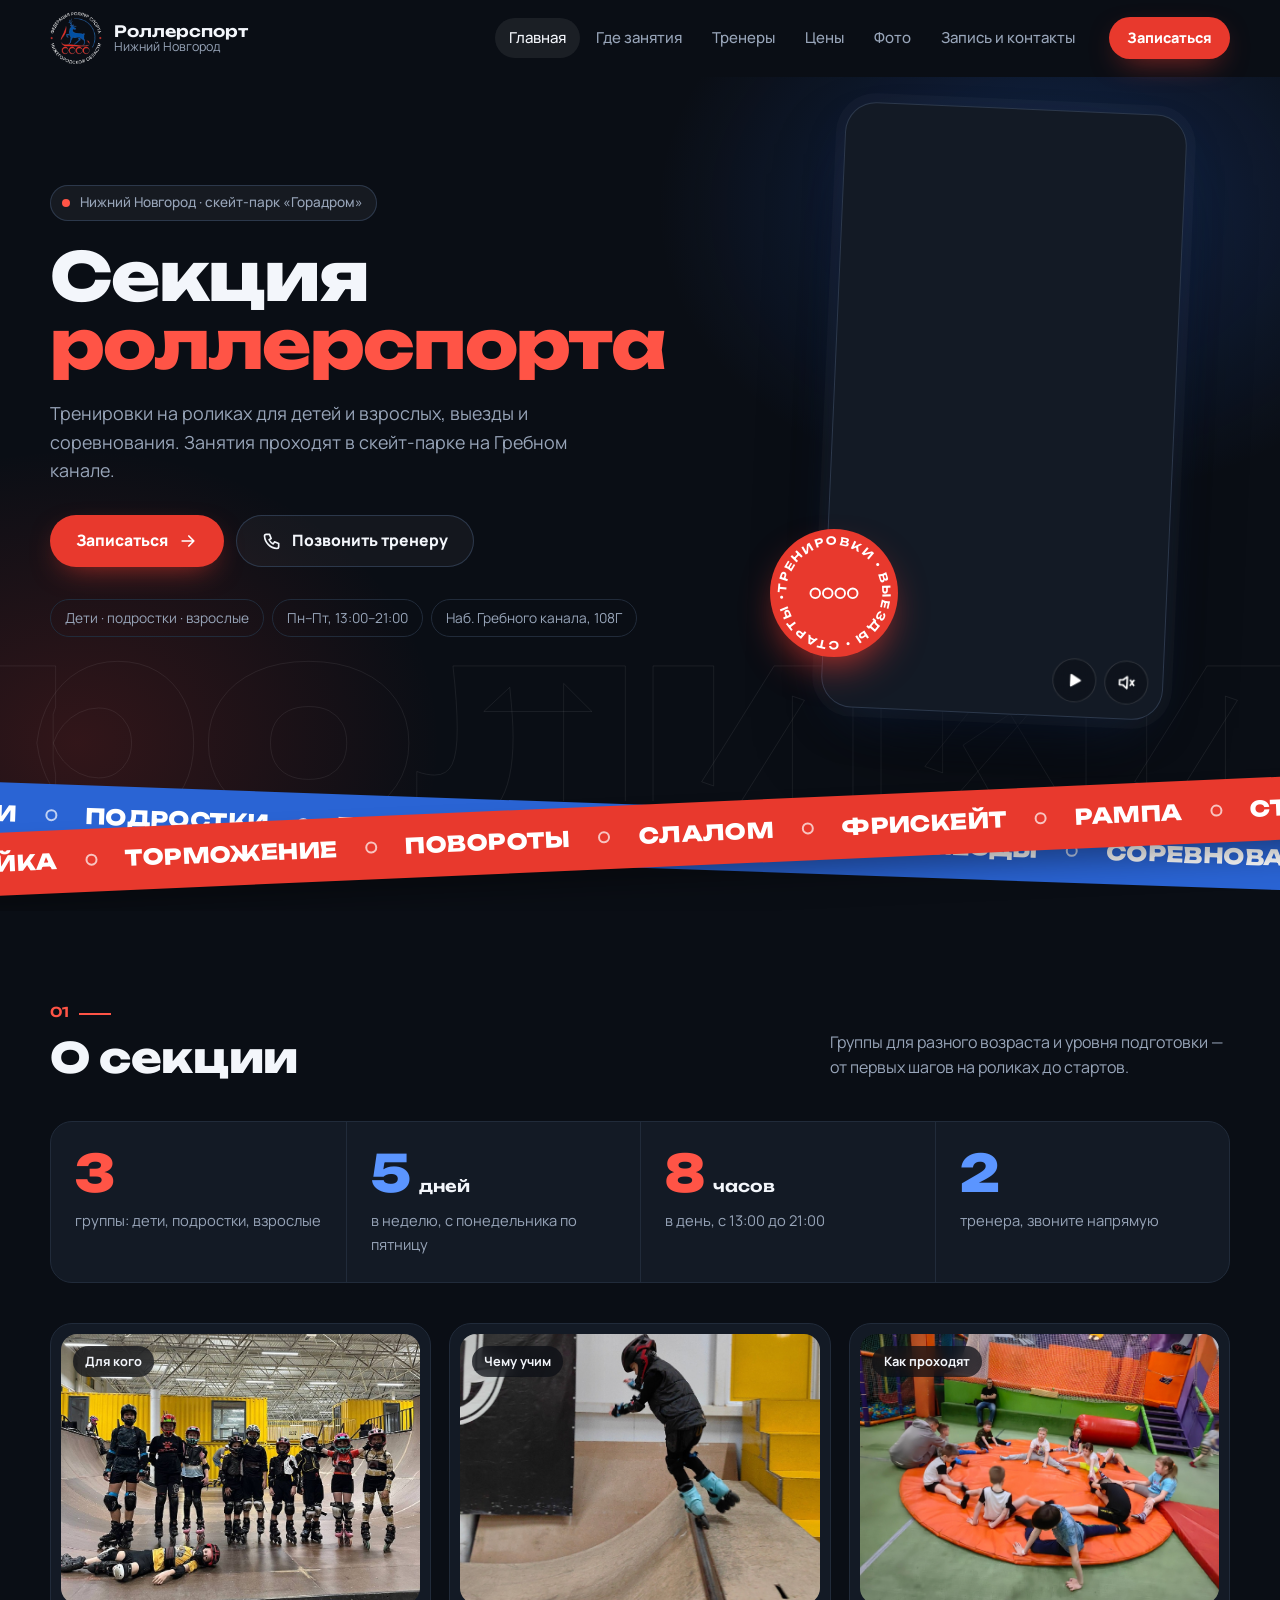
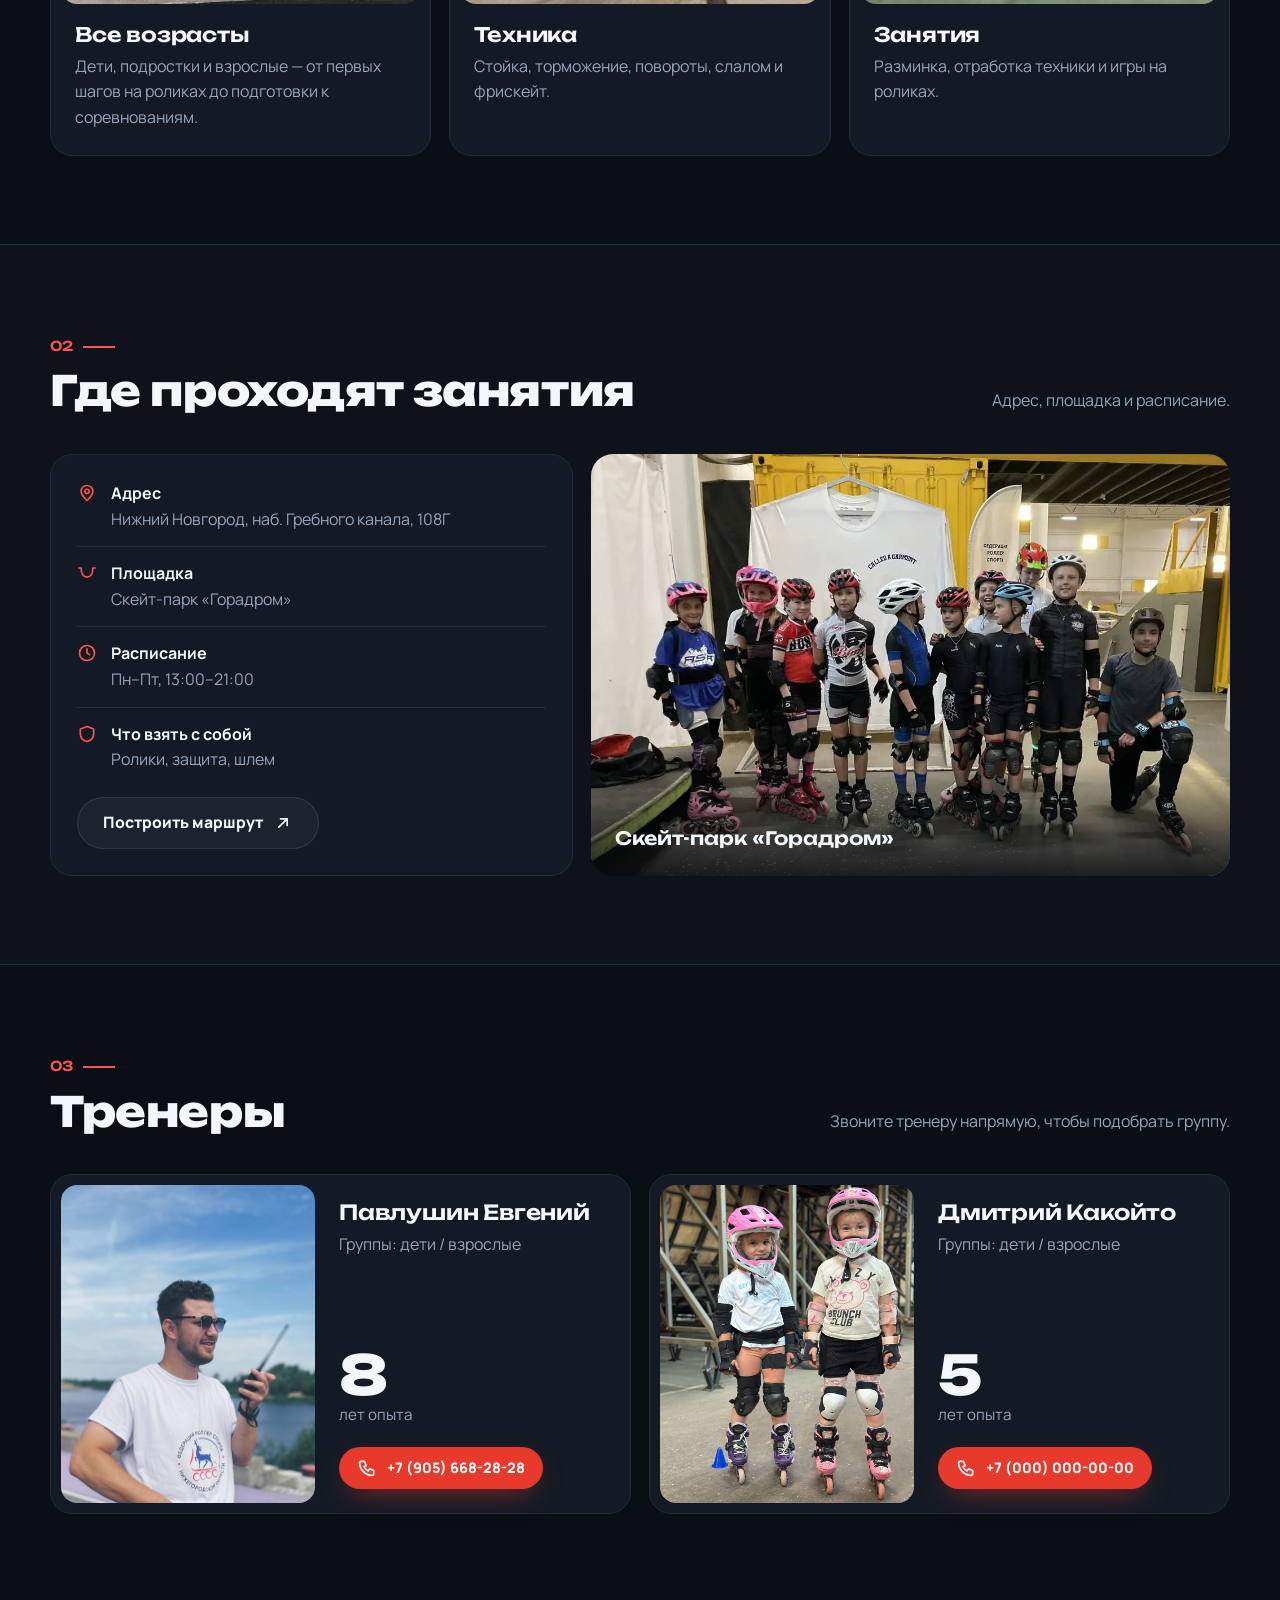
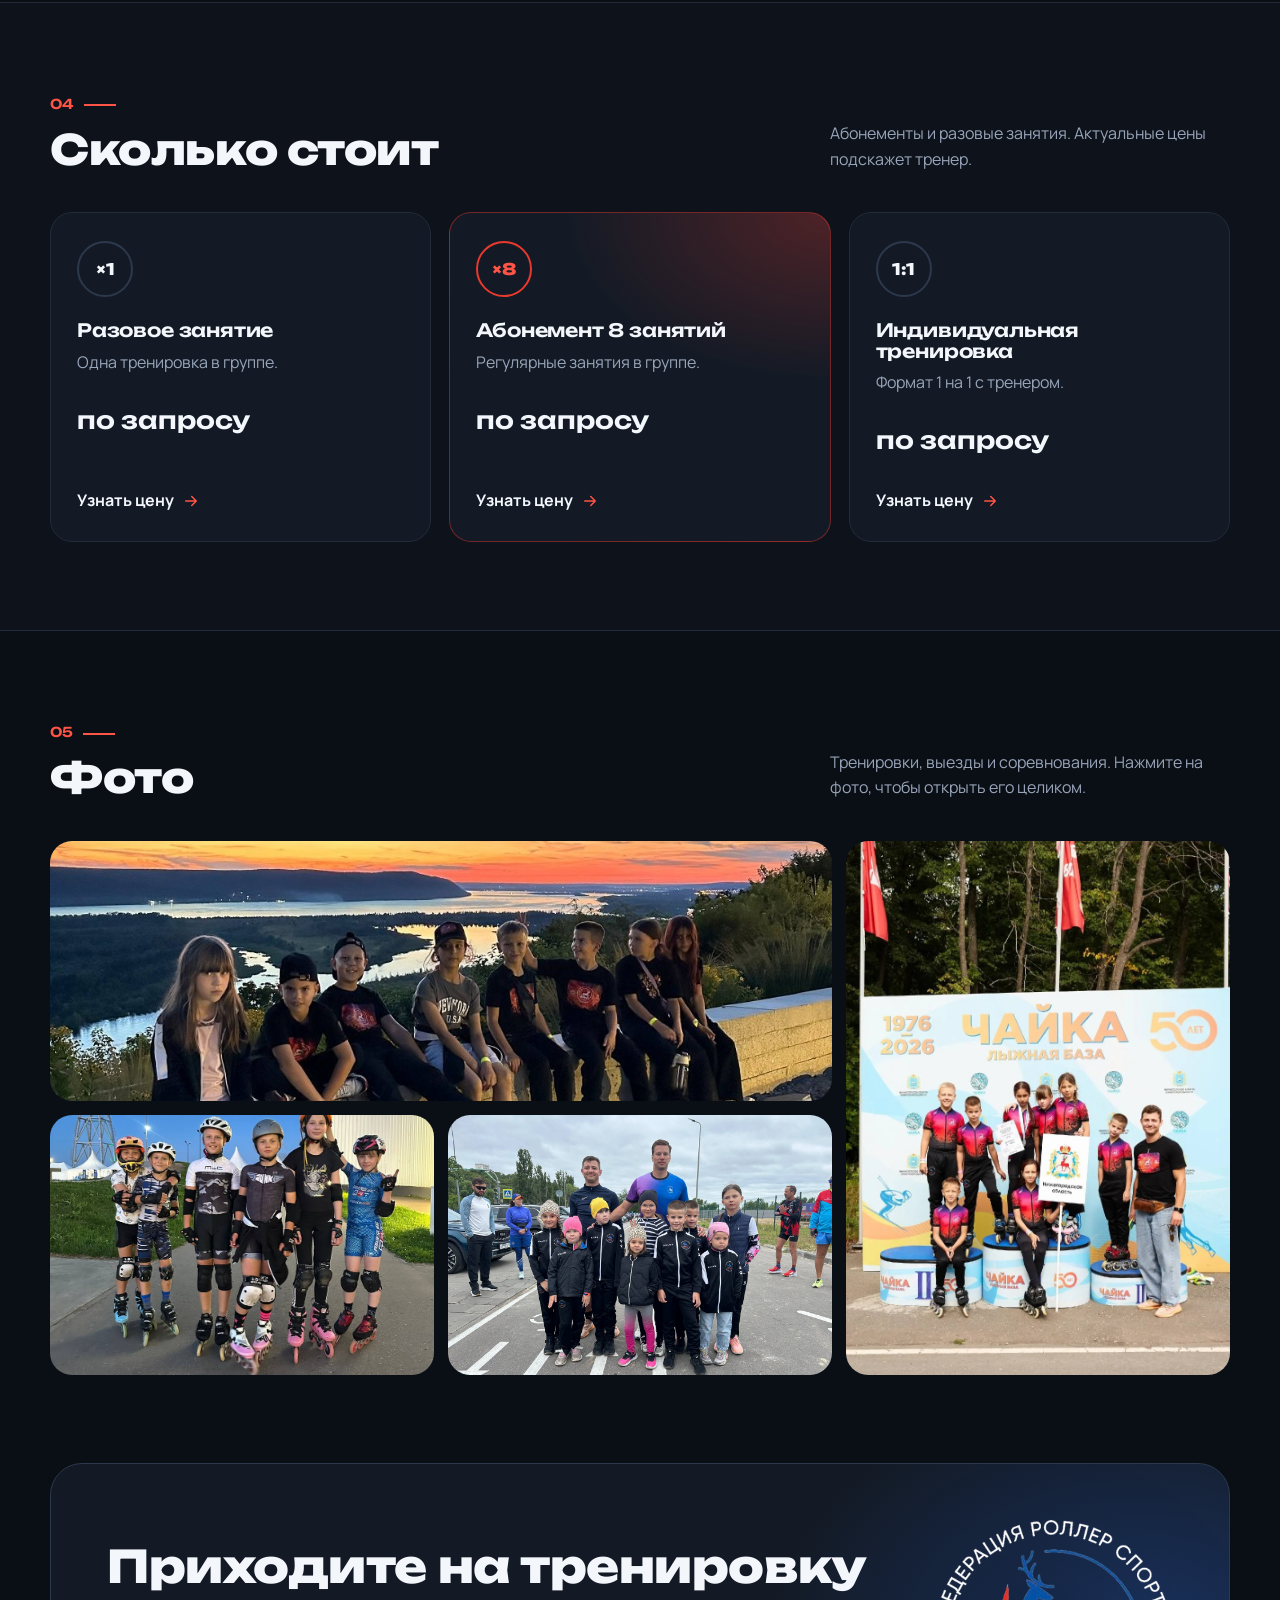
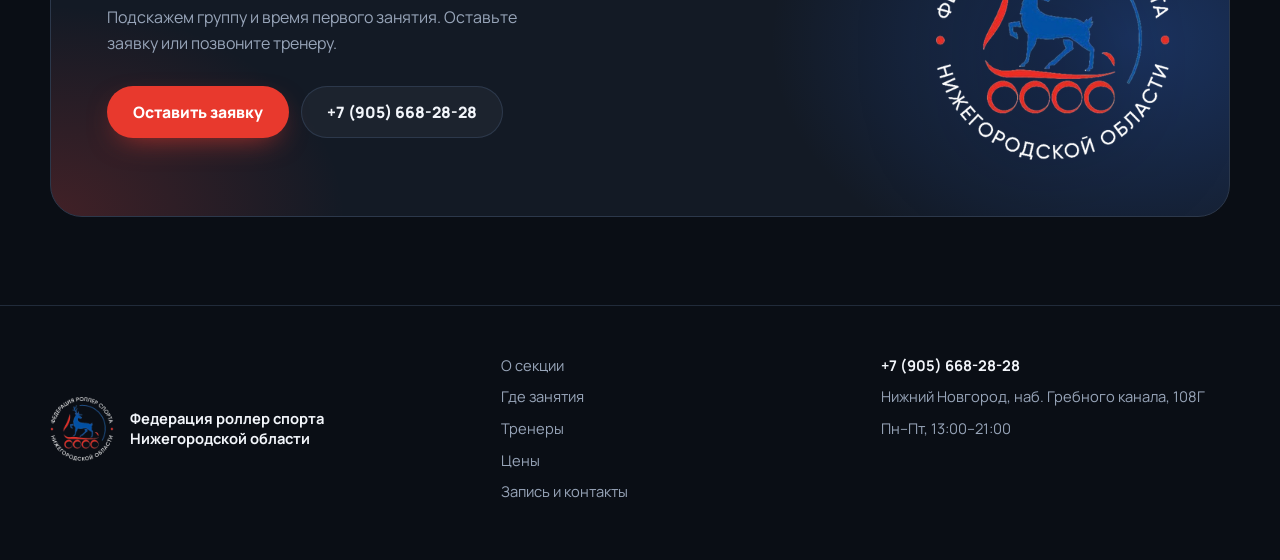
==== index.html @ e59a6d03 "Add files via upload" ====
<!DOCTYPE html>
<html lang="ru">
<head>
    <meta charset="UTF-8">
    <meta name="viewport" content="width=device-width, initial-scale=1.0">
    <title>Секция роллерспорта — Нижний Новгород</title>
    <meta name="description" content="Секция роллерспорта в Нижнем Новгороде: тренировки на роликах для детей и взрослых, выезды и соревнования.">
    <meta name="theme-color" content="#0a0e15">
    <link rel="icon" href="assets/images/logo1.png">
    <link rel="preconnect" href="https://fonts.googleapis.com">
    <link rel="preconnect" href="https://fonts.gstatic.com" crossorigin>
    <link rel="stylesheet" href="https://fonts.googleapis.com/css2?family=Manrope:wght@400;500;700;800&family=Unbounded:wght@600;800&display=swap">
    <link rel="stylesheet" href="css/style.css">
    <script>document.documentElement.classList.add("js");</script>
</head>
<body>
    <header class="site-header" data-header>
        <div class="wrap header-inner">
            <a class="brand" href="index.html" aria-label="На главную">
                <img src="assets/images/logo-light.png" alt="Федерация роллер спорта Нижегородской области" width="52" height="52">
                <span class="brand-text">
                    <span class="brand-name">Роллерспорт</span>
                    <span class="brand-sub">Нижний Новгород</span>
                </span>
            </a>
            <nav class="nav" id="site-nav">
                <a class="active" href="index.html">Главная</a>
                <a href="index.html#place">Где занятия</a>
                <a href="index.html#coaches">Тренеры</a>
                <a href="index.html#prices">Цены</a>
                <a href="index.html#media">Фото</a>
                <a href="contact.html">Запись и контакты</a>
            </nav>
            <a class="btn btn-sm header-cta" href="contact.html">Записаться</a>
            <button class="burger" type="button" aria-label="Меню" aria-expanded="false" aria-controls="site-nav" data-burger>
                <span></span><span></span>
            </button>
        </div>
    </header>

    <main>
        <section class="hero">
            <div class="hero-bg-word" aria-hidden="true">ролики</div>
            <div class="wrap hero-grid">
                <div class="hero-text">
                    <p class="eyebrow" data-reveal><span class="live-dot"></span>Нижний Новгород · скейт-парк «Горадром»</p>
                    <h1 data-reveal style="--i:1">Секция <em>роллер&shy;спорта</em></h1>
                    <p class="lead" data-reveal style="--i:2">
                        Тренировки на роликах для детей и взрослых, выезды и соревнования.
                        Занятия проходят в скейт-парке на Гребном канале.
                    </p>
                    <div class="hero-actions" data-reveal style="--i:3">
                        <a class="btn" href="contact.html">
                            Записаться
                            <svg class="icon" viewBox="0 0 24 24" aria-hidden="true"><path d="M5 12h14M13 6l6 6-6 6"/></svg>
                        </a>
                        <a class="btn btn-ghost" href="tel:+79056682828">
                            <svg class="icon" viewBox="0 0 24 24" aria-hidden="true"><path d="M5 4h4l2 5-2.5 1.5a11 11 0 0 0 5 5L15 13l5 2v4a2 2 0 0 1-2 2A16 16 0 0 1 3 6a2 2 0 0 1 2-2"/></svg>
                            Позвонить тренеру
                        </a>
                    </div>
                    <ul class="hero-facts" data-reveal style="--i:4">
                        <li>Дети · подростки · взрослые</li>
                        <li>Пн–Пт, 13:00–21:00</li>
                        <li>Наб. Гребного канала, 108Г</li>
                    </ul>
                </div>

                <div class="hero-media" data-reveal style="--i:2">
                    <div class="video-frame">
                        <video autoplay muted loop playsinline preload="metadata" data-hero-video>
                            <source src="assets/video/IMG_5084.MOV" type="video/mp4">
                        </video>
                        <div class="video-ctrl">
                            <button type="button" class="round-btn" data-video-toggle aria-label="Пауза">
                                <svg class="icon icon-pause" viewBox="0 0 24 24" aria-hidden="true"><path d="M9 6v12M15 6v12"/></svg>
                                <svg class="icon icon-play" viewBox="0 0 24 24" aria-hidden="true"><path d="M8 5.5v13l11-6.5z" fill="currentColor"/></svg>
                            </button>
                            <button type="button" class="round-btn" data-video-sound aria-label="Включить звук">
                                <svg class="icon icon-muted" viewBox="0 0 24 24" aria-hidden="true"><path d="M4 9h4l5-4v14l-5-4H4zM17 9l4 6M21 9l-4 6"/></svg>
                                <svg class="icon icon-sound" viewBox="0 0 24 24" aria-hidden="true"><path d="M4 9h4l5-4v14l-5-4H4zM17 8.5a5 5 0 0 1 0 7M19.5 6a8.5 8.5 0 0 1 0 12"/></svg>
                            </button>
                        </div>
                    </div>
                    <a class="spin-badge" href="#about" aria-label="Подробнее о секции">
                        <svg class="spin-badge-ring" viewBox="0 0 120 120" aria-hidden="true">
                            <defs><path id="badge-circle" d="M60,60 m-45,0 a45,45 0 1,1 90,0 a45,45 0 1,1 -90,0"/></defs>
                            <text><textPath href="#badge-circle" textLength="280" lengthAdjust="spacing">тренировки • выезды • старты •</textPath></text>
                        </svg>
                        <svg class="spin-badge-wheels" viewBox="0 0 48 14" aria-hidden="true">
                            <circle cx="6" cy="7" r="4.6"/><circle cx="18" cy="7" r="4.6"/><circle cx="30" cy="7" r="4.6"/><circle cx="42" cy="7" r="4.6"/>
                        </svg>
                    </a>
                </div>
            </div>
        </section>

        <div class="tickers" aria-hidden="true">
            <div class="ticker ticker-blue">
                <div class="ticker-track">
                    <div class="ticker-group"><span>Дети</span><span>Подростки</span><span>Взрослые</span><span>Индивидуально</span><span>Выезды</span><span>Соревнования</span></div>
                    <div class="ticker-group"><span>Дети</span><span>Подростки</span><span>Взрослые</span><span>Индивидуально</span><span>Выезды</span><span>Соревнования</span></div>
                </div>
            </div>
            <div class="ticker ticker-red">
                <div class="ticker-track">
                    <div class="ticker-group"><span>Стойка</span><span>Торможение</span><span>Повороты</span><span>Слалом</span><span>Фрискейт</span><span>Рампа</span></div>
                    <div class="ticker-group"><span>Стойка</span><span>Торможение</span><span>Повороты</span><span>Слалом</span><span>Фрискейт</span><span>Рампа</span></div>
                </div>
            </div>
        </div>

        <section class="section" id="about">
            <div class="wrap">
                <div class="section-head" data-reveal>
                    <div>
                        <span class="section-num">01</span>
                        <h2>О секции</h2>
                    </div>
                    <p>Группы для разного возраста и уровня подготовки — от первых шагов на роликах до стартов.</p>
                </div>

                <dl class="stats">
                    <div class="stat" data-reveal>
                        <dt><span data-count="3">3</span></dt>
                        <dd>группы: дети, подростки, взрослые</dd>
                    </div>
                    <div class="stat" data-reveal style="--i:1">
                        <dt><span data-count="5">5</span><small>дней</small></dt>
                        <dd>в неделю, с понедельника по пятницу</dd>
                    </div>
                    <div class="stat" data-reveal style="--i:2">
                        <dt><span data-count="8">8</span><small>часов</small></dt>
                        <dd>в день, с 13:00 до 21:00</dd>
                    </div>
                    <div class="stat" data-reveal style="--i:3">
                        <dt><span data-count="2">2</span></dt>
                        <dd>тренера, звоните напрямую</dd>
                    </div>
                </dl>

                <div class="grid-3">
                    <article class="feature" data-reveal>
                        <div class="feature-photo">
                            <img src="assets/images/c0f343a4-2132-4c24-9c08-70cde04207b4.jpg" alt="Занятия для детей" loading="lazy">
                            <span class="chip">Для кого</span>
                        </div>
                        <h3>Все возрасты</h3>
                        <p>Дети, подростки и взрослые — от первых шагов на роликах до подготовки к соревнованиям.</p>
                    </article>
                    <article class="feature" data-reveal style="--i:1">
                        <div class="feature-photo">
                            <img src="assets/images/ramap123.jpg" alt="Ученик на рампе" loading="lazy">
                            <span class="chip">Чему учим</span>
                        </div>
                        <h3>Техника</h3>
                        <p>Стойка, торможение, повороты, слалом и фрискейт.</p>
                    </article>
                    <article class="feature" data-reveal style="--i:2">
                        <div class="feature-photo">
                            <img src="assets/images/PtsGIOGcBtoVdTIoofY6tQs-IO6br_Fx2C9SdpKhhbELmp0vypsULuH7bHCHPNe1-tn5dYHVf_vm_9cGjMt2xn_e.jpg" alt="Тренировка на рампе" loading="lazy">
                            <span class="chip">Как проходят</span>
                        </div>
                        <h3>Занятия</h3>
                        <p>Разминка, отработка техники и игры на роликах.</p>
                    </article>
                </div>
            </div>
        </section>

        <section class="section section-alt" id="place">
            <div class="wrap">
                <div class="section-head" data-reveal>
                    <div>
                        <span class="section-num">02</span>
                        <h2>Где проходят занятия</h2>
                    </div>
                    <p>Адрес, площадка и расписание.</p>
                </div>
                <div class="place">
                    <article class="card place-card" data-reveal>
                        <ul class="info-list">
                            <li>
                                <svg class="icon" viewBox="0 0 24 24" aria-hidden="true"><path d="M12 21s-7-6.2-7-11a7 7 0 0 1 14 0c0 4.8-7 11-7 11z"/><circle cx="12" cy="10" r="2.5"/></svg>
                                <div><strong>Адрес</strong>Нижний Новгород, наб. Гребного канала, 108Г</div>
                            </li>
                            <li>
                                <svg class="icon" viewBox="0 0 24 24" aria-hidden="true"><path d="M2 6h3c0 7 3 11 7 11s7-4 7-11h3"/></svg>
                                <div><strong>Площадка</strong>Скейт-парк «Горадром»</div>
                            </li>
                            <li>
                                <svg class="icon" viewBox="0 0 24 24" aria-hidden="true"><circle cx="12" cy="12" r="9"/><path d="M12 7v5l3 2"/></svg>
                                <div><strong>Расписание</strong>Пн–Пт, 13:00–21:00</div>
                            </li>
                            <li>
                                <svg class="icon" viewBox="0 0 24 24" aria-hidden="true"><path d="M12 3l8 3v6c0 5-3.5 8-8 9-4.5-1-8-4-8-9V6z"/></svg>
                                <div><strong>Что взять с собой</strong>Ролики, защита, шлем</div>
                            </li>
                        </ul>
                        <a class="btn btn-ghost" href="https://yandex.ru/maps/?text=%D0%9D%D0%B8%D0%B6%D0%BD%D0%B8%D0%B9%20%D0%9D%D0%BE%D0%B2%D0%B3%D0%BE%D1%80%D0%BE%D0%B4%2C%20%D0%BD%D0%B0%D0%B1%D0%B5%D1%80%D0%B5%D0%B6%D0%BD%D0%B0%D1%8F%20%D0%93%D1%80%D0%B5%D0%B1%D0%BD%D0%BE%D0%B3%D0%BE%20%D0%BA%D0%B0%D0%BD%D0%B0%D0%BB%D0%B0%2C%20108%D0%93" target="_blank" rel="noopener">
                            Построить маршрут
                            <svg class="icon" viewBox="0 0 24 24" aria-hidden="true"><path d="M7 17L17 7M9 7h8v8"/></svg>
                        </a>
                    </article>
                    <figure class="place-photo" data-reveal style="--i:1">
                        <img src="assets/images/88ed631a-a36e-455b-829f-e18dbf1ce94e.jpg" alt="Группа на площадке скейт-парка" loading="lazy">
                        <figcaption>Скейт-парк «Горадром»</figcaption>
                    </figure>
                </div>
            </div>
        </section>

        <section class="section" id="coaches">
            <div class="wrap">
                <div class="section-head" data-reveal>
                    <div>
                        <span class="section-num">03</span>
                        <h2>Тренеры</h2>
                    </div>
                    <p>Звоните тренеру напрямую, чтобы подобрать группу.</p>
                </div>
                <div class="grid-2">
                    <article class="coach" data-reveal>
                        <div class="coach-photo">
                            <img src="assets/images/1beec65c-766d-4bf1-a9e1-2bc801464bb8.jpg" alt="Тренер с группой" loading="lazy">
                        </div>
                        <div class="coach-body">
                            <h3>Павлушин Евгений</h3>
                            <p class="coach-groups">Группы: дети / взрослые</p>
                            <p class="coach-exp"><span>8</span> лет опыта</p>
                            <a class="btn btn-sm" href="tel:+79056682828">
                                <svg class="icon" viewBox="0 0 24 24" aria-hidden="true"><path d="M5 4h4l2 5-2.5 1.5a11 11 0 0 0 5 5L15 13l5 2v4a2 2 0 0 1-2 2A16 16 0 0 1 3 6a2 2 0 0 1 2-2"/></svg>
                                +7 (905) 668-28-28
                            </a>
                        </div>
                    </article>
                    <article class="coach" data-reveal style="--i:1">
                        <div class="coach-photo">
                            <img src="assets/images/5866b039-6ef3-48db-b3b5-9031c0eef710.jpg" alt="Ученицы секции" loading="lazy">
                        </div>
                        <div class="coach-body">
                            <h3>Дмитрий Какойто</h3>
                            <p class="coach-groups">Группы: дети / взрослые</p>
                            <p class="coach-exp"><span>5</span> лет опыта</p>
                            <a class="btn btn-sm" href="tel:+70000000000">
                                <svg class="icon" viewBox="0 0 24 24" aria-hidden="true"><path d="M5 4h4l2 5-2.5 1.5a11 11 0 0 0 5 5L15 13l5 2v4a2 2 0 0 1-2 2A16 16 0 0 1 3 6a2 2 0 0 1 2-2"/></svg>
                                +7 (000) 000-00-00
                            </a>
                        </div>
                    </article>
                </div>
            </div>
        </section>

        <section class="section section-alt" id="prices">
            <div class="wrap">
                <div class="section-head" data-reveal>
                    <div>
                        <span class="section-num">04</span>
                        <h2>Сколько стоит</h2>
                    </div>
                    <p>Абонементы и разовые занятия. Актуальные цены подскажет тренер.</p>
                </div>
                <div class="grid-3">
                    <article class="price-card" data-reveal>
                        <span class="price-tag">×1</span>
                        <h3>Разовое занятие</h3>
                        <p>Одна тренировка в группе.</p>
                        <p class="price">по запросу</p>
                        <a class="link-arrow" href="contact.html">Узнать цену <svg class="icon" viewBox="0 0 24 24" aria-hidden="true"><path d="M5 12h14M13 6l6 6-6 6"/></svg></a>
                    </article>
                    <article class="price-card price-card-accent" data-reveal style="--i:1">
                        <span class="price-tag">×8</span>
                        <h3>Абонемент 8 занятий</h3>
                        <p>Регулярные занятия в группе.</p>
                        <p class="price">по запросу</p>
                        <a class="link-arrow" href="contact.html">Узнать цену <svg class="icon" viewBox="0 0 24 24" aria-hidden="true"><path d="M5 12h14M13 6l6 6-6 6"/></svg></a>
                    </article>
                    <article class="price-card" data-reveal style="--i:2">
                        <span class="price-tag">1:1</span>
                        <h3>Индивидуальная тренировка</h3>
                        <p>Формат 1 на 1 с тренером.</p>
                        <p class="price">по запросу</p>
                        <a class="link-arrow" href="contact.html">Узнать цену <svg class="icon" viewBox="0 0 24 24" aria-hidden="true"><path d="M5 12h14M13 6l6 6-6 6"/></svg></a>
                    </article>
                </div>
            </div>
        </section>

        <section class="section" id="media">
            <div class="wrap">
                <div class="section-head" data-reveal>
                    <div>
                        <span class="section-num">05</span>
                        <h2>Фото</h2>
                    </div>
                    <p>Тренировки, выезды и соревнования. Нажмите на фото, чтобы открыть его целиком.</p>
                </div>
                <div class="bento">
                    <button class="bento-item bento-wide" type="button" data-gallery-item data-reveal>
                        <img src="assets/images/e2ba18fc-49b2-45cf-b4e5-b95dbd2d4cfa.jpg" alt="Группа на закате" loading="lazy">
                        <span class="bento-caption">Группа на закате</span>
                    </button>
                    <button class="bento-item bento-tall" type="button" data-gallery-item data-reveal style="--i:1">
                        <img src="assets/images/ed71b315-3e69-4fb6-a5ad-b268e063a50e.jpg" alt="Команда Нижегородской области на пьедестале" loading="lazy">
                        <span class="bento-caption">Команда Нижегородской области на пьедестале</span>
                    </button>
                    <button class="bento-item" type="button" data-gallery-item data-reveal style="--i:2">
                        <img src="assets/images/e9e7527e-141f-41a4-acc2-581ee25772a8.jpg" alt="Команда на вечерней тренировке" loading="lazy">
                        <span class="bento-caption">Команда на вечерней тренировке</span>
                    </button>
                    <button class="bento-item" type="button" data-gallery-item data-reveal style="--i:3">
                        <img src="assets/images/f35a4762-d07a-4233-b19f-f518350ecf49.jpg" alt="Тренеры и воспитанники секции" loading="lazy">
                        <span class="bento-caption">Тренеры и воспитанники секции</span>
                    </button>
                </div>
            </div>
        </section>

        <section class="section section-cta">
            <div class="wrap">
                <div class="cta" data-reveal>
                    <div class="cta-text">
                        <h2>Приходите на&nbsp;тренировку</h2>
                        <p>Подскажем группу и время первого занятия. Оставьте заявку или позвоните тренеру.</p>
                        <div class="hero-actions">
                            <a class="btn" href="contact.html">Оставить заявку</a>
                            <a class="btn btn-ghost" href="tel:+79056682828">+7 (905) 668-28-28</a>
                        </div>
                    </div>
                    <img class="cta-logo" src="assets/images/logo-light.png" alt="" width="260" height="260" loading="lazy">
                </div>
            </div>
        </section>
    </main>

    <footer class="site-footer">
        <div class="wrap footer-inner">
            <div class="footer-brand">
                <img src="assets/images/logo-light.png" alt="" width="64" height="64" loading="lazy">
                <p>Федерация роллер спорта<br>Нижегородской области</p>
            </div>
            <nav class="footer-nav" aria-label="Разделы">
                <a href="index.html#about">О секции</a>
                <a href="index.html#place">Где занятия</a>
                <a href="index.html#coaches">Тренеры</a>
                <a href="index.html#prices">Цены</a>
                <a href="contact.html">Запись и контакты</a>
            </nav>
            <div class="footer-contacts">
                <a href="tel:+79056682828">+7 (905) 668-28-28</a>
                <span>Нижний Новгород, наб. Гребного канала, 108Г</span>
                <span>Пн–Пт, 13:00–21:00</span>
            </div>
        </div>
    </footer>

    <dialog class="lightbox" data-lightbox aria-label="Просмотр фото">
        <figure>
            <img src="" alt="" data-lightbox-img>
            <figcaption data-lightbox-caption></figcaption>
        </figure>
        <button class="round-btn lightbox-close" type="button" data-lightbox-close aria-label="Закрыть">
            <svg class="icon" viewBox="0 0 24 24" aria-hidden="true"><path d="M6 6l12 12M18 6L6 18"/></svg>
        </button>
        <button class="round-btn lightbox-prev" type="button" data-lightbox-step="-1" aria-label="Предыдущее фото">
            <svg class="icon" viewBox="0 0 24 24" aria-hidden="true"><path d="M15 6l-6 6 6 6"/></svg>
        </button>
        <button class="round-btn lightbox-next" type="button" data-lightbox-step="1" aria-label="Следующее фото">
            <svg class="icon" viewBox="0 0 24 24" aria-hidden="true"><path d="M9 6l6 6-6 6"/></svg>
        </button>
    </dialog>

    <script src="js/main.js"></script>
</body>
</html>
---- css/style.css ----
/* Цвета взяты из логотипа федерации: красный и синий на тёмном фоне */
:root {
    --bg: #0a0e15;
    --bg-alt: #0d121b;
    --card: #131a25;
    --card-2: #182130;
    --line: #212b3a;
    --line-2: #2c384b;
    --text: #f3f6fb;
    --muted: #98a5b9;
    --red: #e8392d;
    --red-2: #ff5446;
    --blue: #2a64d4;
    --blue-2: #5b95ff;
    --ok: #57d9a3;
    --danger: #ff6b6b;
    --radius: 22px;
    --radius-sm: 14px;
    --ease-out: cubic-bezier(0.22, 1, 0.36, 1);
    --font-display: "Unbounded", "Arial Black", Arial, sans-serif;
    --font-body: "Manrope", Arial, Helvetica, sans-serif;
}

*,
*::before,
*::after {
    box-sizing: border-box;
    margin: 0;
    padding: 0;
}

html {
    scroll-behavior: smooth;
    scroll-padding-top: 88px;
    -webkit-text-size-adjust: 100%;
}

body {
    font-family: var(--font-body);
    font-size: 1rem;
    background: var(--bg);
    color: var(--text);
    line-height: 1.6;
    min-height: 100vh;
    overflow-x: hidden;
    -webkit-tap-highlight-color: transparent;
}

::selection {
    background: var(--red);
    color: #fff;
}

img,
video {
    max-width: 100%;
    display: block;
}

a {
    color: var(--blue-2);
    text-decoration: none;
}

button {
    font: inherit;
    color: inherit;
}

:focus-visible {
    outline: 2px solid var(--blue-2);
    outline-offset: 3px;
}

.icon {
    width: 20px;
    height: 20px;
    flex: none;
    fill: none;
    stroke: currentColor;
    stroke-width: 2;
    stroke-linecap: round;
    stroke-linejoin: round;
}

.wrap {
    width: min(1180px, calc(100% - 32px));
    margin: 0 auto;
}

h1,
h2,
h3 {
    font-family: var(--font-display);
    line-height: 1.1;
    letter-spacing: -0.01em;
    text-wrap: balance;
}

h1 {
    font-weight: 800;
    font-size: clamp(2.2rem, 5.2vw, 4.4rem);
    line-height: 1.02;
    letter-spacing: -0.025em;
    margin-bottom: 20px;
    hyphens: manual;
}

h1 em {
    font-style: normal;
    color: var(--red-2);
}

h2 {
    font-weight: 800;
    font-size: clamp(1.7rem, 3.4vw, 2.6rem);
}

h3 {
    font-weight: 600;
    font-size: 1.15rem;
}

/* ---------- Кнопки ---------- */

.btn {
    display: inline-flex;
    align-items: center;
    justify-content: center;
    gap: 10px;
    min-height: 52px;
    padding: 0 26px;
    border: 0;
    border-radius: 999px;
    background: var(--red);
    color: #fff;
    font-weight: 800;
    font-size: 0.98rem;
    cursor: pointer;
    white-space: nowrap;
    transition: background-color 0.2s, transform 0.16s var(--ease-out), box-shadow 0.2s;
    box-shadow: 0 10px 30px -12px rgba(232, 57, 45, 0.8);
}

.btn:active {
    transform: scale(0.97);
}

.btn-sm {
    min-height: 42px;
    padding: 0 18px;
    font-size: 0.9rem;
}

.btn-ghost {
    background: rgba(255, 255, 255, 0.04);
    color: var(--text);
    box-shadow: inset 0 0 0 1px var(--line-2);
}

.round-btn {
    display: grid;
    place-items: center;
    width: 44px;
    height: 44px;
    border: 0;
    border-radius: 50%;
    background: rgba(10, 14, 21, 0.55);
    -webkit-backdrop-filter: blur(10px);
    backdrop-filter: blur(10px);
    color: #fff;
    cursor: pointer;
    box-shadow: inset 0 0 0 1px rgba(255, 255, 255, 0.14);
    transition: background-color 0.2s, transform 0.16s var(--ease-out);
}

.round-btn:active {
    transform: scale(0.94);
}

.link-arrow {
    display: inline-flex;
    align-items: center;
    gap: 8px;
    font-weight: 700;
    color: var(--text);
}

.link-arrow .icon {
    width: 18px;
    height: 18px;
    color: var(--red-2);
    transition: transform 0.25s var(--ease-out);
}

@media (hover: hover) and (pointer: fine) {
    .btn:hover {
        background: var(--red-2);
    }

    .btn-ghost:hover {
        background: rgba(255, 255, 255, 0.09);
    }

    .round-btn:hover {
        background: rgba(10, 14, 21, 0.8);
    }

    .link-arrow:hover .icon {
        transform: translateX(4px);
    }
}

/* ---------- Шапка ---------- */

.site-header {
    position: sticky;
    top: 0;
    z-index: 50;
    border-bottom: 1px solid transparent;
    transition: background-color 0.3s, border-color 0.3s;
}

.site-header.is-scrolled,
.site-header.nav-open {
    background: rgba(10, 14, 21, 0.85);
    -webkit-backdrop-filter: blur(14px);
    backdrop-filter: blur(14px);
    border-color: var(--line);
}

.header-inner {
    display: flex;
    align-items: center;
    gap: 20px;
    min-height: 76px;
}

/* Светлая версия логотипа (logo-light.png) стоит прямо на тёмном фоне, без подложки */
.brand {
    display: flex;
    align-items: center;
    gap: 12px;
    color: var(--text);
    margin-right: auto;
}

.brand img {
    width: 52px;
    height: 52px;
}

.brand-text {
    display: grid;
    line-height: 1.15;
}

.brand-name {
    font-family: var(--font-display);
    font-weight: 600;
    font-size: 0.98rem;
}

.brand-sub {
    font-size: 0.78rem;
    color: var(--muted);
}

.nav {
    display: flex;
    gap: 2px;
}

.nav a {
    padding: 8px 14px;
    border-radius: 999px;
    color: var(--muted);
    font-weight: 500;
    font-size: 0.94rem;
    transition: color 0.2s, background-color 0.2s;
}

.nav a.active {
    color: var(--text);
    background: rgba(255, 255, 255, 0.07);
}

@media (hover: hover) and (pointer: fine) {
    .nav a:hover {
        color: var(--text);
        background: rgba(255, 255, 255, 0.05);
    }
}

.burger {
    display: none;
    width: 44px;
    height: 44px;
    border: 0;
    border-radius: 50%;
    background: rgba(255, 255, 255, 0.06);
    cursor: pointer;
    position: relative;
}

.burger span {
    position: absolute;
    left: 13px;
    right: 13px;
    height: 2px;
    border-radius: 2px;
    background: var(--text);
    transition: transform 0.25s var(--ease-out);
}

.burger span:first-child {
    transform: translateY(-4px);
}

.burger span:last-child {
    transform: translateY(4px);
}

.nav-open .burger span:first-child {
    transform: rotate(45deg);
}

.nav-open .burger span:last-child {
    transform: rotate(-45deg);
}

/* ---------- Первый экран ---------- */

.hero {
    position: relative;
    overflow: hidden;
    padding: 32px 0 88px;
}

.hero::before {
    content: "";
    position: absolute;
    inset: 0;
    background:
        radial-gradient(560px 420px at 82% 18%, rgba(42, 100, 212, 0.28), transparent 70%),
        radial-gradient(520px 420px at 6% 92%, rgba(232, 57, 45, 0.18), transparent 70%);
    pointer-events: none;
}

.hero-bg-word {
    position: absolute;
    left: 50%;
    bottom: -0.2em;
    transform: translateX(-50%);
    font-family: var(--font-display);
    font-weight: 800;
    font-size: clamp(6rem, 21vw, 19rem);
    line-height: 1;
    color: transparent;
    -webkit-text-stroke: 1px rgba(255, 255, 255, 0.07);
    white-space: nowrap;
    pointer-events: none;
    user-select: none;
}

.hero-grid {
    position: relative;
    display: grid;
    grid-template-columns: 1.2fr 0.8fr;
    gap: 48px;
    align-items: center;
}

.eyebrow {
    display: inline-flex;
    align-items: center;
    gap: 10px;
    margin-bottom: 22px;
    padding: 7px 14px 7px 12px;
    border-radius: 999px;
    background: rgba(255, 255, 255, 0.05);
    box-shadow: inset 0 0 0 1px var(--line-2);
    color: var(--muted);
    font-size: 0.85rem;
    font-weight: 500;
}

.live-dot {
    width: 8px;
    height: 8px;
    border-radius: 50%;
    background: var(--red-2);
    box-shadow: 0 0 0 0 rgba(255, 84, 70, 0.6);
    animation: pulse 2.4s ease-out infinite;
}

@keyframes pulse {
    0% { box-shadow: 0 0 0 0 rgba(255, 84, 70, 0.55); }
    70%, 100% { box-shadow: 0 0 0 10px rgba(255, 84, 70, 0); }
}

.lead {
    color: var(--muted);
    font-size: 1.12rem;
    max-width: 52ch;
}

.hero-actions {
    display: flex;
    gap: 12px;
    flex-wrap: wrap;
    margin-top: 30px;
}

.hero-facts {
    list-style: none;
    display: flex;
    flex-wrap: wrap;
    gap: 8px;
    margin-top: 32px;
}

.hero-facts li {
    padding: 7px 14px;
    border-radius: 999px;
    border: 1px solid var(--line);
    color: var(--muted);
    font-size: 0.86rem;
}

.hero-media {
    position: relative;
    justify-self: center;
    width: min(100%, 340px);
}

.video-frame {
    position: relative;
    aspect-ratio: 9 / 16;
    border-radius: 30px;
    overflow: hidden;
    background: var(--card);
    transform: rotate(2.5deg);
    box-shadow:
        0 0 0 1px var(--line-2),
        0 0 0 10px rgba(255, 255, 255, 0.025),
        0 40px 90px -30px rgba(0, 0, 0, 0.9),
        0 20px 60px -30px rgba(42, 100, 212, 0.6);
}

.video-frame video {
    width: 100%;
    height: 100%;
    object-fit: cover;
}

.video-ctrl {
    position: absolute;
    right: 14px;
    bottom: 14px;
    display: flex;
    gap: 8px;
}

.icon-play,
.icon-sound,
.is-paused .icon-pause,
.has-sound .icon-muted {
    display: none;
}

.is-paused .icon-play,
.has-sound .icon-sound {
    display: block;
}

/* Круглый бейдж с текстом по кругу — перекличка с логотипом */
.spin-badge {
    position: absolute;
    left: -64px;
    bottom: 56px;
    width: 128px;
    height: 128px;
    display: grid;
    place-items: center;
    border-radius: 50%;
    background: var(--red);
    color: #fff;
    box-shadow: 0 18px 40px -14px rgba(232, 57, 45, 0.9);
    transition: transform 0.3s var(--ease-out);
}

.spin-badge-ring {
    position: absolute;
    inset: 0;
    width: 100%;
    height: 100%;
    animation: spin 18s linear infinite;
}

.spin-badge-ring text {
    fill: #fff;
    font-family: var(--font-display);
    font-weight: 600;
    font-size: 10.5px;
    text-transform: uppercase;
}

.spin-badge-wheels {
    width: 50px;
    fill: none;
    stroke: #fff;
    stroke-width: 1.8;
}

@keyframes spin {
    to { transform: rotate(360deg); }
}

@media (hover: hover) and (pointer: fine) {
    .spin-badge:hover {
        transform: scale(1.06);
    }
}

/* ---------- Бегущие ленты ---------- */

.tickers {
    position: relative;
    z-index: 2;
    height: 150px;
    margin-top: -40px;
    overflow: hidden;
}

.ticker {
    position: absolute;
    left: -5%;
    width: 110%;
    top: 50%;
    padding: 14px 0;
    overflow: hidden;
}

.ticker-red {
    background: var(--red);
    transform: translateY(-50%) rotate(-2.5deg);
    box-shadow: 0 20px 40px -20px rgba(0, 0, 0, 0.8);
}

.ticker-blue {
    background: var(--blue);
    transform: translateY(-50%) rotate(2deg);
}

.ticker-track {
    display: flex;
    width: max-content;
    animation: ticker 38s linear infinite;
}

.ticker-blue .ticker-track {
    animation-direction: reverse;
    animation-duration: 46s;
}

.ticker-group {
    display: flex;
}

.ticker span {
    display: inline-flex;
    align-items: center;
    font-family: var(--font-display);
    font-weight: 800;
    font-size: clamp(1rem, 2vw, 1.35rem);
    text-transform: uppercase;
    letter-spacing: 0.02em;
    color: #fff;
    white-space: nowrap;
}

.ticker span::after {
    content: "";
    width: 12px;
    height: 12px;
    margin: 0 28px;
    border: 2.5px solid currentColor;
    border-radius: 50%;
    opacity: 0.7;
}

@keyframes ticker {
    to { transform: translateX(-50%); }
}

/* ---------- Секции ---------- */

.section {
    padding: 88px 0;
}

.section-tight {
    padding: 28px 0;
}

.section-alt {
    background: var(--bg-alt);
    border-block: 1px solid var(--line);
}

.section-head {
    display: flex;
    justify-content: space-between;
    align-items: flex-end;
    gap: 24px 48px;
    margin-bottom: 40px;
}

.section-head p {
    color: var(--muted);
    max-width: 40ch;
}

.section-num {
    display: inline-block;
    margin-bottom: 12px;
    font-family: var(--font-display);
    font-weight: 600;
    font-size: 0.85rem;
    color: var(--red-2);
}

.section-num::after {
    content: "";
    display: inline-block;
    width: 32px;
    height: 2px;
    margin-left: 10px;
    vertical-align: middle;
    background: currentColor;
}

.grid-3,
.grid-2 {
    display: grid;
    gap: 18px;
}

.grid-3 {
    grid-template-columns: repeat(3, 1fr);
}

.grid-2 {
    grid-template-columns: 1fr 1fr;
}

.card {
    background: var(--card);
    border: 1px solid var(--line);
    border-radius: var(--radius);
    padding: 26px;
}

.card h2 {
    font-size: 1.3rem;
    margin-bottom: 16px;
}

.stack {
    display: grid;
    gap: 18px;
    align-content: start;
}

/* Счётчики */
.stats {
    display: grid;
    grid-template-columns: repeat(4, 1fr);
    margin-bottom: 40px;
    border: 1px solid var(--line);
    border-radius: var(--radius);
    background: var(--card);
    overflow: hidden;
}

.stat {
    padding: 26px 24px;
    border-left: 1px solid var(--line);
}

.stat:first-child {
    border-left: 0;
}

.stat dt {
    display: flex;
    align-items: baseline;
    gap: 8px;
    font-family: var(--font-display);
    font-weight: 800;
    font-size: clamp(2.4rem, 4vw, 3.4rem);
    line-height: 1;
    color: var(--text);
    font-variant-numeric: tabular-nums;
}

.stat:nth-child(odd) dt span {
    color: var(--red-2);
}

.stat:nth-child(even) dt span {
    color: var(--blue-2);
}

.stat dt small {
    font-size: 1rem;
    font-weight: 600;
}

.stat dd {
    margin-top: 10px;
    color: var(--muted);
    font-size: 0.92rem;
}

/* Карточки «О секции» */
.feature {
    background: var(--card);
    border: 1px solid var(--line);
    border-radius: var(--radius);
    padding: 10px 10px 24px;
}

.feature h3,
.feature p {
    padding: 0 14px;
}

.feature h3 {
    margin: 20px 0 8px;
    font-size: 1.25rem;
}

.feature p {
    color: var(--muted);
}

.feature-photo {
    position: relative;
    aspect-ratio: 4 / 3;
    border-radius: 16px;
    overflow: hidden;
    background: var(--card-2);
}

.feature-photo img,
.coach-photo img,
.place-photo img,
.bento-item img,
.page-photo img {
    width: 100%;
    height: 100%;
    object-fit: cover;
    transition: transform 0.7s var(--ease-out);
}

.chip {
    position: absolute;
    left: 12px;
    top: 12px;
    padding: 5px 12px;
    border-radius: 999px;
    background: rgba(10, 14, 21, 0.7);
    -webkit-backdrop-filter: blur(8px);
    backdrop-filter: blur(8px);
    font-size: 0.8rem;
    font-weight: 700;
}

@media (hover: hover) and (pointer: fine) {
    .feature:hover .feature-photo img,
    .coach:hover .coach-photo img,
    .place-photo:hover img,
    .bento-item:hover img {
        transform: scale(1.05);
    }
}

/* Где занятия */
.place {
    display: grid;
    grid-template-columns: 0.9fr 1.1fr;
    gap: 18px;
}

.place-card {
    display: flex;
    flex-direction: column;
    gap: 24px;
}

.place-card .btn {
    align-self: flex-start;
    margin-top: auto;
}

.info-list {
    list-style: none;
}

.info-list li {
    display: flex;
    gap: 14px;
    padding: 14px 0;
    border-bottom: 1px solid var(--line);
    color: var(--muted);
}

.info-list li:first-child {
    padding-top: 0;
}

.info-list li:last-child {
    border-bottom: 0;
    padding-bottom: 0;
}

.info-list .icon {
    margin-top: 2px;
    color: var(--red-2);
}

.info-list strong {
    display: block;
    color: var(--text);
    font-weight: 700;
}

.place-photo {
    position: relative;
    min-height: 360px;
    border-radius: var(--radius);
    overflow: hidden;
    background: var(--card);
}

.place-photo img {
    position: absolute;
    inset: 0;
}

.place-photo figcaption {
    position: absolute;
    left: 0;
    right: 0;
    bottom: 0;
    padding: 60px 24px 22px;
    background: linear-gradient(transparent, rgba(5, 8, 13, 0.85));
    font-family: var(--font-display);
    font-weight: 600;
    font-size: 1.15rem;
}

/* Тренеры */
.coach {
    display: grid;
    grid-template-columns: 0.85fr 1fr;
    gap: 6px;
    background: var(--card);
    border: 1px solid var(--line);
    border-radius: var(--radius);
    padding: 10px;
}

.coach-photo {
    aspect-ratio: 4 / 5;
    border-radius: 16px;
    overflow: hidden;
    background: var(--card-2);
}

.coach-body {
    display: flex;
    flex-direction: column;
    padding: 16px 14px 14px 18px;
}

.coach-body h3 {
    font-size: 1.3rem;
}

.coach-groups {
    margin-top: 8px;
    color: var(--muted);
}

.coach-exp {
    margin: auto 0 20px;
    padding-top: 20px;
    color: var(--muted);
    font-size: 0.95rem;
}

.coach-exp span {
    display: block;
    font-family: var(--font-display);
    font-weight: 800;
    font-size: 3.4rem;
    line-height: 1;
    color: var(--text);
}

.coach-body .btn {
    align-self: flex-start;
}

/* Цены */
.price-card {
    position: relative;
    display: flex;
    flex-direction: column;
    gap: 8px;
    padding: 28px 26px;
    background: var(--card);
    border: 1px solid var(--line);
    border-radius: var(--radius);
    overflow: hidden;
}

.price-card p {
    color: var(--muted);
}

.price-card .price {
    margin: 18px 0 20px;
    font-family: var(--font-display);
    font-weight: 600;
    font-size: 1.5rem;
    color: var(--text);
}

.price-card .link-arrow {
    margin-top: auto;
}

.price-tag {
    display: grid;
    place-items: center;
    width: 56px;
    height: 56px;
    margin-bottom: 16px;
    border-radius: 50%;
    border: 2px solid var(--line-2);
    font-family: var(--font-display);
    font-weight: 800;
    font-size: 1rem;
}

.price-card-accent {
    background:
        radial-gradient(380px 240px at 100% 0%, rgba(232, 57, 45, 0.28), transparent 70%),
        var(--card);
    border-color: rgba(232, 57, 45, 0.45);
}

.price-card-accent .price-tag {
    border-color: var(--red);
    color: var(--red-2);
}

/* Галерея */
.bento {
    display: grid;
    grid-template-columns: repeat(3, 1fr);
    grid-auto-rows: 260px;
    gap: 14px;
}

.bento-item {
    position: relative;
    padding: 0;
    border: 0;
    border-radius: var(--radius);
    overflow: hidden;
    background: var(--card);
    cursor: zoom-in;
    text-align: left;
}

.bento-wide {
    grid-column: span 2;
}

.bento-tall {
    grid-row: span 2;
}

.bento-caption {
    position: absolute;
    left: 0;
    right: 0;
    bottom: 0;
    padding: 48px 18px 16px;
    background: linear-gradient(transparent, rgba(5, 8, 13, 0.85));
    font-weight: 700;
    font-size: 0.92rem;
    opacity: 0;
    transform: translateY(6px);
    transition: opacity 0.3s, transform 0.3s var(--ease-out);
}

@media (hover: hover) and (pointer: fine) {
    .bento-item:hover .bento-caption {
        opacity: 1;
        transform: none;
    }
}

@media (hover: none) {
    .bento-caption {
        opacity: 1;
        transform: none;
    }
}

/* Просмотр фото */
.lightbox {
    width: 100%;
    height: 100%;
    max-width: none;
    max-height: none;
    border: 0;
    padding: 24px 72px;
    background: transparent;
    color: var(--text);
    overflow: hidden;
}

.lightbox[open] {
    display: grid;
    place-items: center;
    animation: fade-in 0.25s ease-out;
}

.lightbox::backdrop {
    background: rgba(4, 6, 10, 0.92);
}

.lightbox figure {
    display: grid;
    justify-items: center;
    gap: 14px;
    max-height: 100%;
}

.lightbox img {
    max-width: 100%;
    max-height: calc(100vh - 120px);
    max-height: calc(100dvh - 120px);
    border-radius: 16px;
    object-fit: contain;
    animation: zoom-in 0.3s var(--ease-out);
}

.lightbox figcaption {
    color: var(--muted);
    text-align: center;
}

.lightbox-close {
    position: absolute;
    top: 18px;
    right: 18px;
}

.lightbox-prev,
.lightbox-next {
    position: absolute;
    top: 50%;
    transform: translateY(-50%);
}

.lightbox-prev {
    left: 14px;
}

.lightbox-next {
    right: 14px;
}

.lightbox-prev:active,
.lightbox-next:active {
    transform: translateY(-50%) scale(0.94);
}

@keyframes fade-in {
    from { opacity: 0; }
}

@keyframes zoom-in {
    from { transform: scale(0.96); }
}

/* Призыв с логотипом */
.section-cta {
    padding-top: 0;
}

.cta {
    position: relative;
    display: grid;
    grid-template-columns: 1fr auto;
    align-items: center;
    gap: 40px;
    padding: 56px;
    border-radius: 32px;
    border: 1px solid var(--line-2);
    background:
        radial-gradient(520px 360px at 92% 50%, rgba(42, 100, 212, 0.35), transparent 70%),
        radial-gradient(420px 300px at 0% 100%, rgba(232, 57, 45, 0.22), transparent 70%),
        var(--card);
    overflow: hidden;
}

.cta h2 {
    font-size: clamp(1.8rem, 3.6vw, 2.8rem);
    margin-bottom: 14px;
}

.cta p {
    color: var(--muted);
    max-width: 46ch;
}

.cta-logo {
    width: 240px;
    height: 240px;
    filter: drop-shadow(0 20px 40px rgba(0, 0, 0, 0.5));
}

/* ---------- Подвал ---------- */

.site-footer {
    border-top: 1px solid var(--line);
    padding: 48px 0 56px;
    color: var(--muted);
    font-size: 0.92rem;
}

.footer-inner {
    display: grid;
    grid-template-columns: 1.2fr 1fr 1fr;
    gap: 32px;
}

.footer-brand {
    display: flex;
    align-items: center;
    gap: 16px;
}

.footer-brand img {
    width: 64px;
    height: 64px;
}

.footer-brand p {
    color: var(--text);
    font-weight: 700;
    line-height: 1.35;
}

.footer-nav,
.footer-contacts {
    display: grid;
    gap: 8px;
    align-content: start;
}

.footer-nav a {
    color: var(--muted);
}

.footer-contacts a {
    color: var(--text);
    font-weight: 700;
}

@media (hover: hover) and (pointer: fine) {
    .footer-nav a:hover {
        color: var(--text);
    }
}

/* ---------- Страница записи ---------- */

.hero-page {
    padding-bottom: 56px;
}

.page-photo-wrap {
    width: min(100%, 400px);
    justify-self: center;
}

.page-photo {
    aspect-ratio: 1;
    border-radius: 30px;
    overflow: hidden;
    transform: rotate(-2.5deg);
    box-shadow:
        0 0 0 1px var(--line-2),
        0 0 0 10px rgba(255, 255, 255, 0.025),
        0 40px 90px -30px rgba(0, 0, 0, 0.9);
}

.contact-grid {
    display: grid;
    grid-template-columns: 1.15fr 0.85fr;
    gap: 18px;
    align-items: start;
}

.form-card h2 {
    margin-bottom: 6px;
}

.form {
    display: grid;
    gap: 16px;
}

.form-row {
    display: grid;
    grid-template-columns: 1fr 1fr;
    gap: 16px;
}

.form label,
.group-pick legend {
    display: grid;
    gap: 8px;
    font-size: 0.92rem;
    font-weight: 700;
}

.form input,
.form textarea {
    width: 100%;
    min-height: 52px;
    border: 1px solid var(--line-2);
    background: #0c1119;
    color: var(--text);
    border-radius: var(--radius-sm);
    padding: 12px 16px;
    font: inherit;
    font-weight: 500;
    font-size: 1rem;
    transition: border-color 0.2s, box-shadow 0.2s;
}

.form input::placeholder,
.form textarea::placeholder {
    color: #5f6b7e;
}

.form input:focus,
.form textarea:focus {
    outline: none;
    border-color: var(--blue-2);
    box-shadow: 0 0 0 4px rgba(91, 149, 255, 0.18);
}

.form textarea {
    min-height: 110px;
    resize: vertical;
}

.form .btn {
    justify-self: start;
    margin-top: 4px;
}

.group-pick {
    display: flex;
    flex-wrap: wrap;
    gap: 8px;
    border: 0;
}

.group-pick legend {
    margin-bottom: 8px;
}

.form .pill {
    display: block;
    position: relative;
    cursor: pointer;
}

.form .pill input {
    position: absolute;
    opacity: 0;
    width: 1px;
    height: 1px;
    min-height: 0;
    pointer-events: none;
}

.pill span {
    display: inline-flex;
    align-items: center;
    min-height: 44px;
    padding: 0 18px;
    border-radius: 999px;
    border: 1px solid var(--line-2);
    background: #0c1119;
    font-weight: 600;
    transition: background-color 0.2s, border-color 0.2s, color 0.2s;
}

.pill input:checked + span {
    background: var(--red);
    border-color: var(--red);
    color: #fff;
}

.pill input:focus-visible + span {
    outline: 2px solid var(--blue-2);
    outline-offset: 3px;
}

.form-note {
    color: var(--muted);
    font-size: 0.88rem;
    margin-bottom: 20px;
}

.form-status {
    min-height: 1.3em;
    font-size: 0.92rem;
}

.form-status.ok {
    color: var(--ok);
}

.form-status.err {
    color: var(--danger);
}

.phone-list {
    list-style: none;
    display: grid;
    gap: 14px;
}

.phone-list li {
    display: flex;
    flex-wrap: wrap;
    align-items: center;
    justify-content: space-between;
    gap: 10px;
    font-weight: 700;
}

.map-frame {
    height: 420px;
    border-radius: var(--radius);
    overflow: hidden;
    border: 1px solid var(--line);
    background: var(--card);
}

.map-frame iframe {
    width: 100%;
    height: 100%;
    border: 0;
    display: block;
}

/* ---------- Появление при прокрутке (только с JS) ---------- */

.js [data-reveal] {
    opacity: 0;
    transform: translateY(18px);
    transition:
        opacity 0.7s var(--ease-out),
        transform 0.7s var(--ease-out);
    transition-delay: calc(var(--i, 0) * 90ms);
}

.js [data-reveal].is-in {
    opacity: 1;
    transform: none;
}

@media (prefers-reduced-motion: reduce) {
    html {
        scroll-behavior: auto;
    }

    .js [data-reveal] {
        opacity: 1;
        transform: none;
        transition: none;
    }

    .ticker-track,
    .spin-badge-ring,
    .live-dot {
        animation: none;
    }
}

/* ---------- Адаптив ---------- */

@media (max-width: 1080px) {
    .nav a {
        padding: 8px 10px;
    }

    .header-cta {
        display: none;
    }
}

@media (max-width: 900px) {
    .burger {
        display: block;
    }

    .nav {
        position: absolute;
        top: 100%;
        left: 0;
        right: 0;
        display: none;
        flex-direction: column;
        gap: 2px;
        padding: 10px 16px 20px;
        background: var(--bg);
        box-shadow: 0 30px 60px -20px rgba(0, 0, 0, 0.8);
        border-bottom: 1px solid var(--line);
    }

    .nav-open .nav {
        display: flex;
        animation: menu-in 0.25s var(--ease-out);
    }

    .nav a {
        padding: 13px 14px;
        border-radius: 12px;
        font-size: 1.05rem;
    }

    .hero-grid,
    .grid-3,
    .grid-2,
    .place,
    .contact-grid {
        grid-template-columns: 1fr;
    }

    .hero-grid {
        gap: 56px;
    }

    .hero-media {
        width: min(100%, 300px);
    }

    .stats {
        grid-template-columns: 1fr 1fr;
    }

    .stat:nth-child(3) {
        border-left: 0;
    }

    .stat:nth-child(n + 3) {
        border-top: 1px solid var(--line);
    }

    .section-head {
        flex-direction: column;
        align-items: flex-start;
    }

    .bento {
        grid-template-columns: 1fr 1fr;
        grid-auto-rows: 200px;
    }

    .bento-tall {
        grid-row: span 2;
    }

    .cta {
        grid-template-columns: 1fr;
        padding: 36px 28px;
    }

    .cta-logo {
        grid-row: 1;
        width: 140px;
        height: 140px;
    }

    .footer-inner {
        grid-template-columns: 1fr 1fr;
    }

    .footer-brand {
        grid-column: 1 / -1;
    }
}

@keyframes menu-in {
    from {
        opacity: 0;
        transform: translateY(-8px);
    }
}

@media (max-width: 600px) {
    .header-inner {
        min-height: 68px;
    }

    .brand img {
        width: 46px;
        height: 46px;
    }

    .hero {
        padding: 20px 0 72px;
    }

    .lead {
        font-size: 1.02rem;
    }

    .hero-actions .btn {
        flex: 1 1 100%;
    }

    .hero-media {
        width: calc(100% - 40px);
    }

    .video-frame {
        aspect-ratio: 4 / 5;
    }

    .spin-badge {
        left: -24px;
        bottom: -36px;
        width: 104px;
        height: 104px;
    }

    .spin-badge-ring text {
        font-size: 11px;
    }

    /* На узком экране наклон почти не разводит ленты — ставим их на разную высоту */
    .tickers {
        height: 150px;
        margin-top: -24px;
    }

    .ticker {
        padding: 10px 0;
    }

    .ticker-blue {
        top: 34%;
        transform: translateY(-50%) rotate(4deg);
    }

    .ticker-red {
        top: 64%;
        transform: translateY(-50%) rotate(-4deg);
    }

    .ticker span::after {
        margin: 0 18px;
        width: 10px;
        height: 10px;
    }

    .section {
        padding: 64px 0;
    }

    .section-tight {
        padding: 16px 0;
    }

    .section-head {
        margin-bottom: 28px;
    }

    .card {
        padding: 22px 18px;
    }

    .stat {
        padding: 20px 18px;
    }

    .coach {
        grid-template-columns: 1fr;
    }

    .coach-photo {
        aspect-ratio: 4 / 3;
    }

    .coach-body {
        padding: 14px 10px 10px;
    }

    .bento {
        grid-template-columns: 1fr;
        grid-auto-rows: 240px;
    }

    .bento-wide,
    .bento-tall {
        grid-column: auto;
    }

    .bento-tall {
        grid-row: span 2;
    }

    .lightbox {
        padding: 72px 12px 84px;
    }

    .lightbox-prev,
    .lightbox-next {
        top: auto;
        bottom: 18px;
        transform: none;
    }

    .lightbox-prev:active,
    .lightbox-next:active {
        transform: scale(0.94);
    }

    .lightbox-prev {
        left: calc(50% - 56px);
    }

    .lightbox-next {
        right: calc(50% - 56px);
    }

    .cta {
        padding: 30px 20px;
        border-radius: 26px;
    }

    .cta .btn {
        flex: 1 1 100%;
    }

    .form-row {
        grid-template-columns: 1fr;
    }

    .form .btn {
        justify-self: stretch;
    }

    .page-photo-wrap {
        width: calc(100% - 40px);
    }

    .map-frame {
        height: 340px;
    }

    .footer-inner {
        grid-template-columns: 1fr;
        gap: 24px;
    }
}
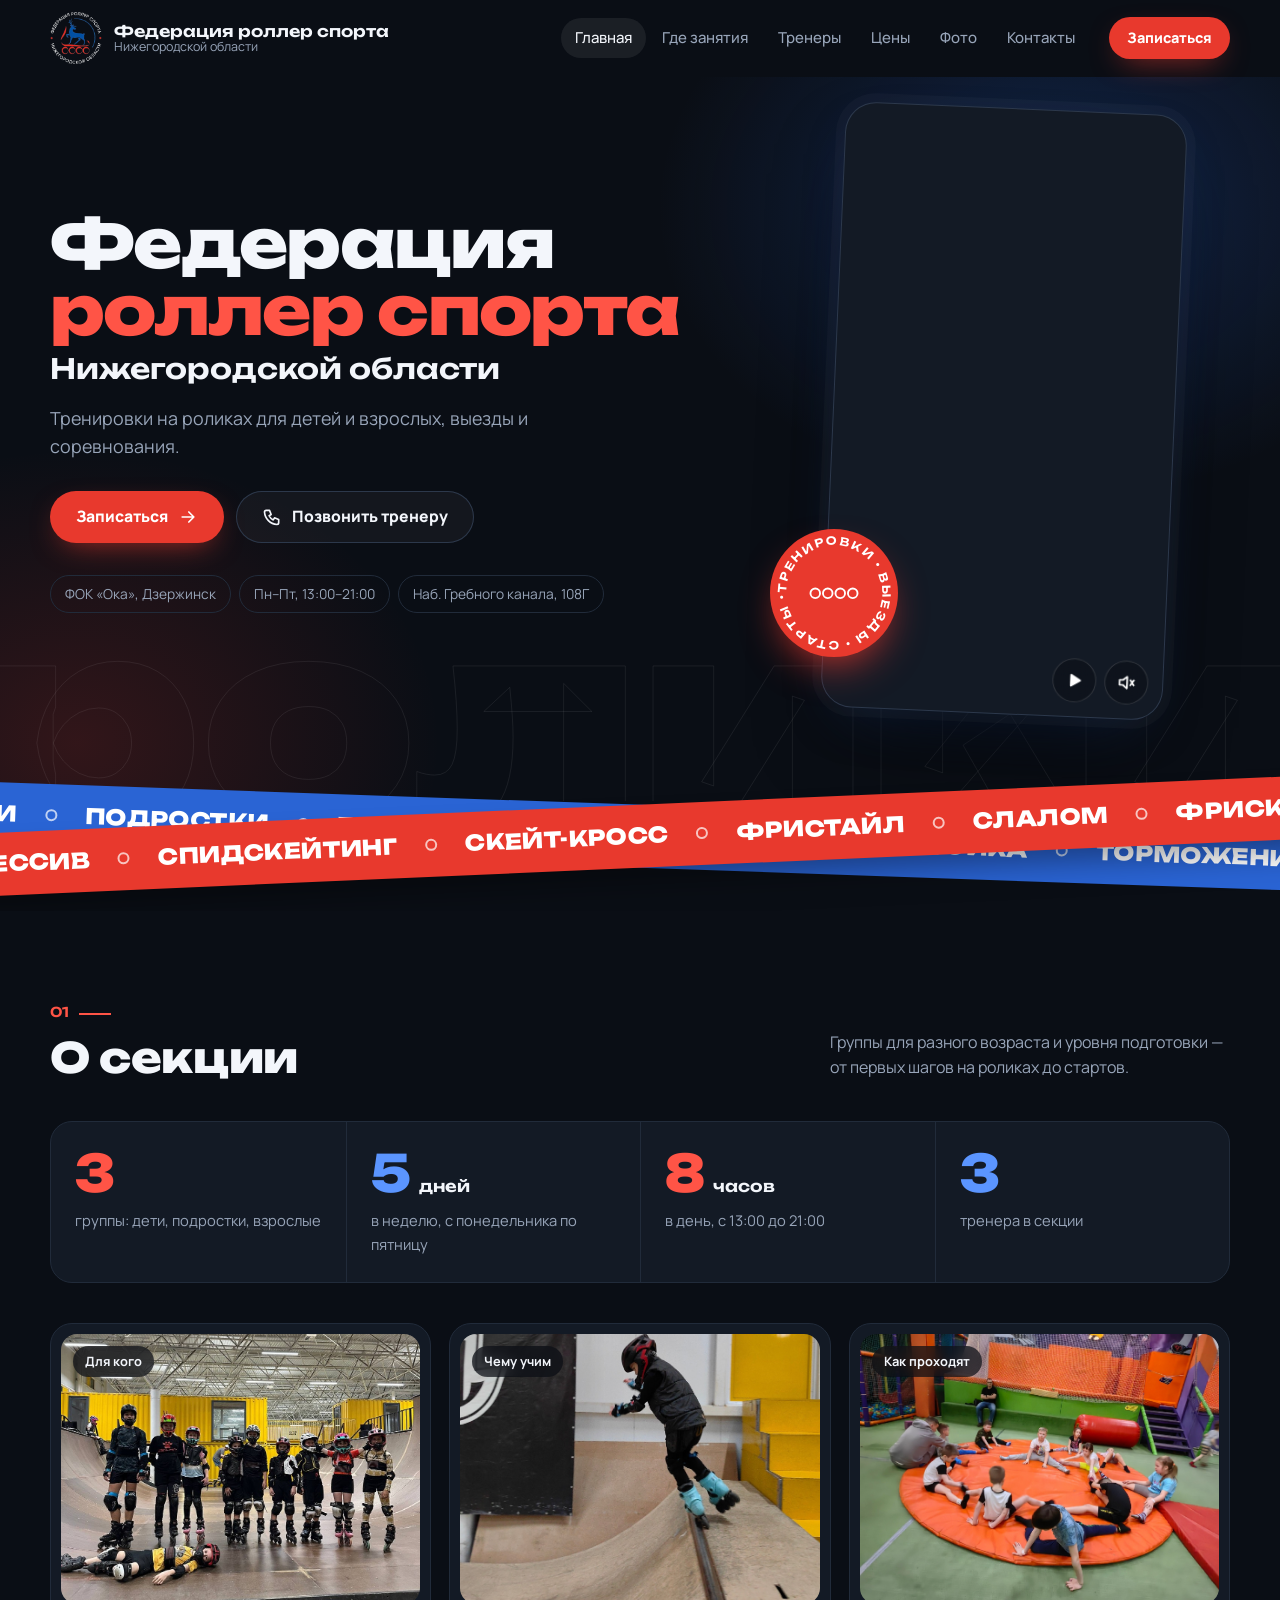
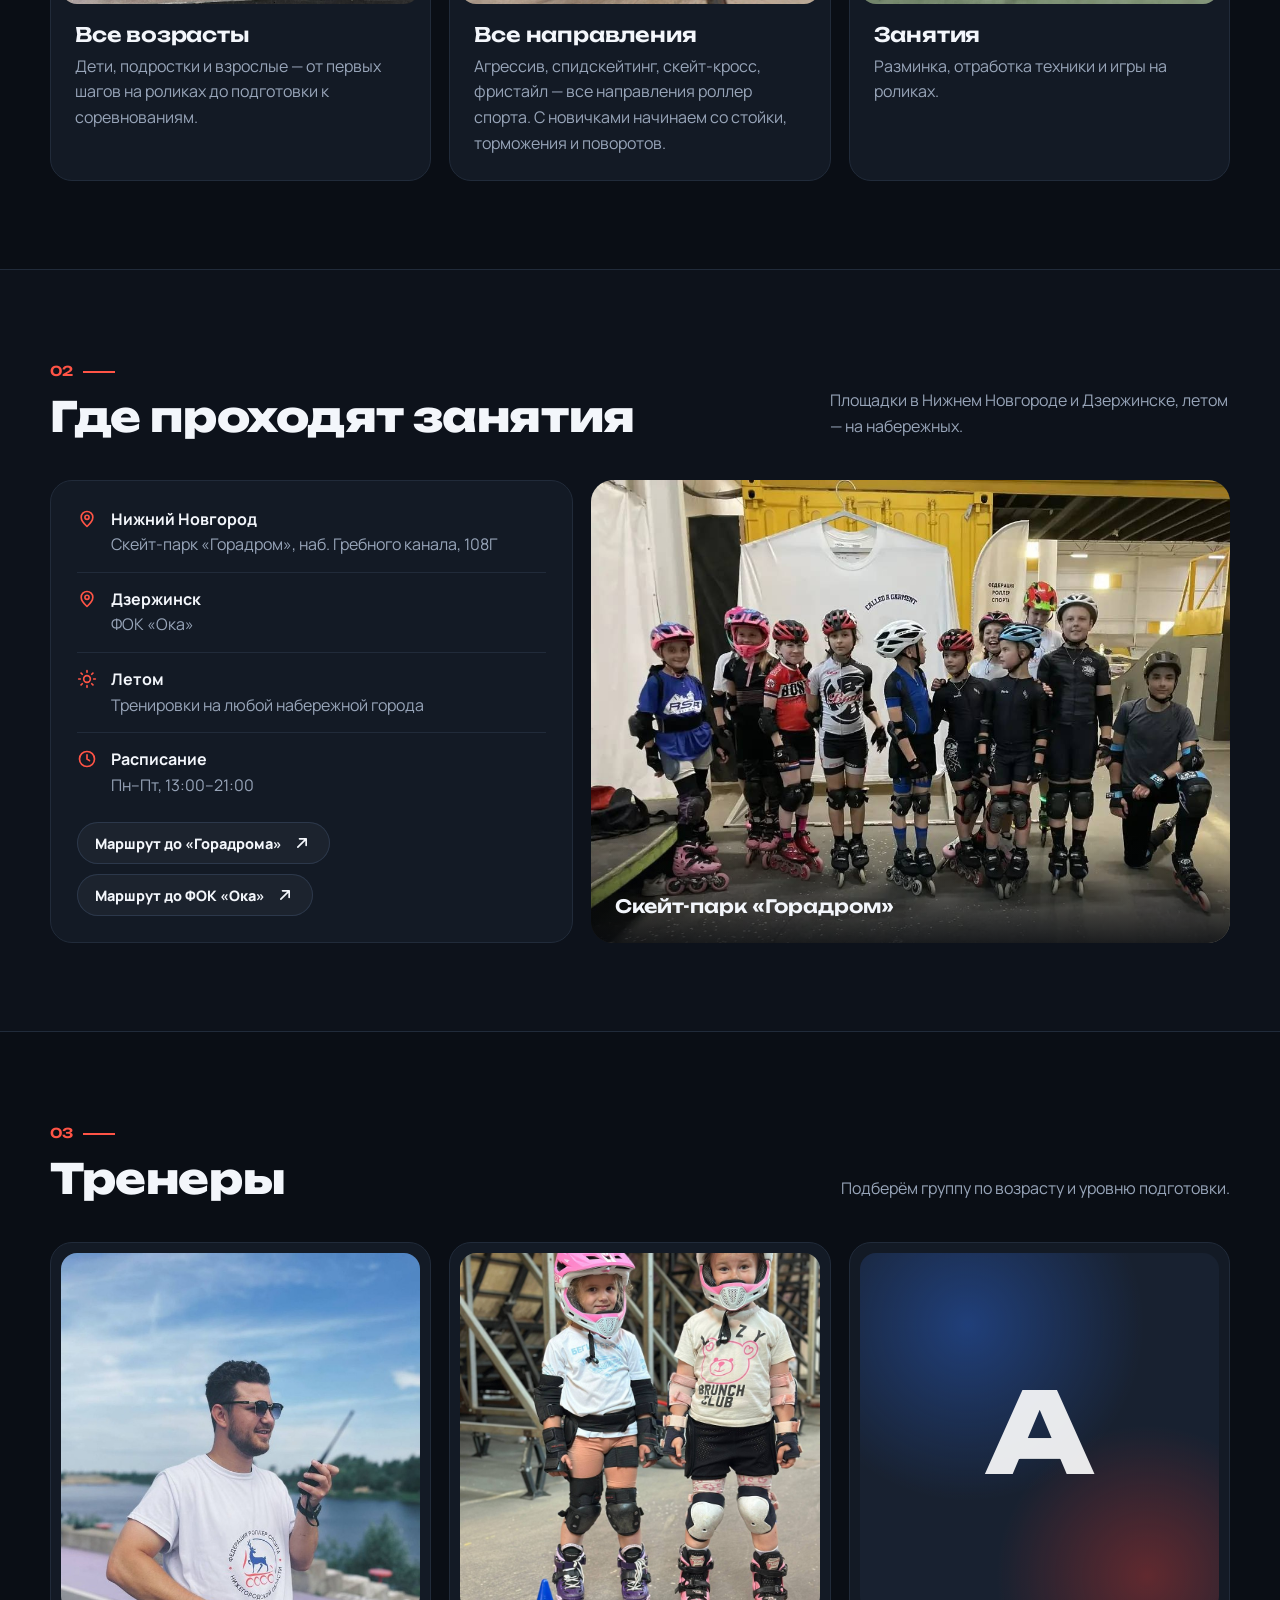
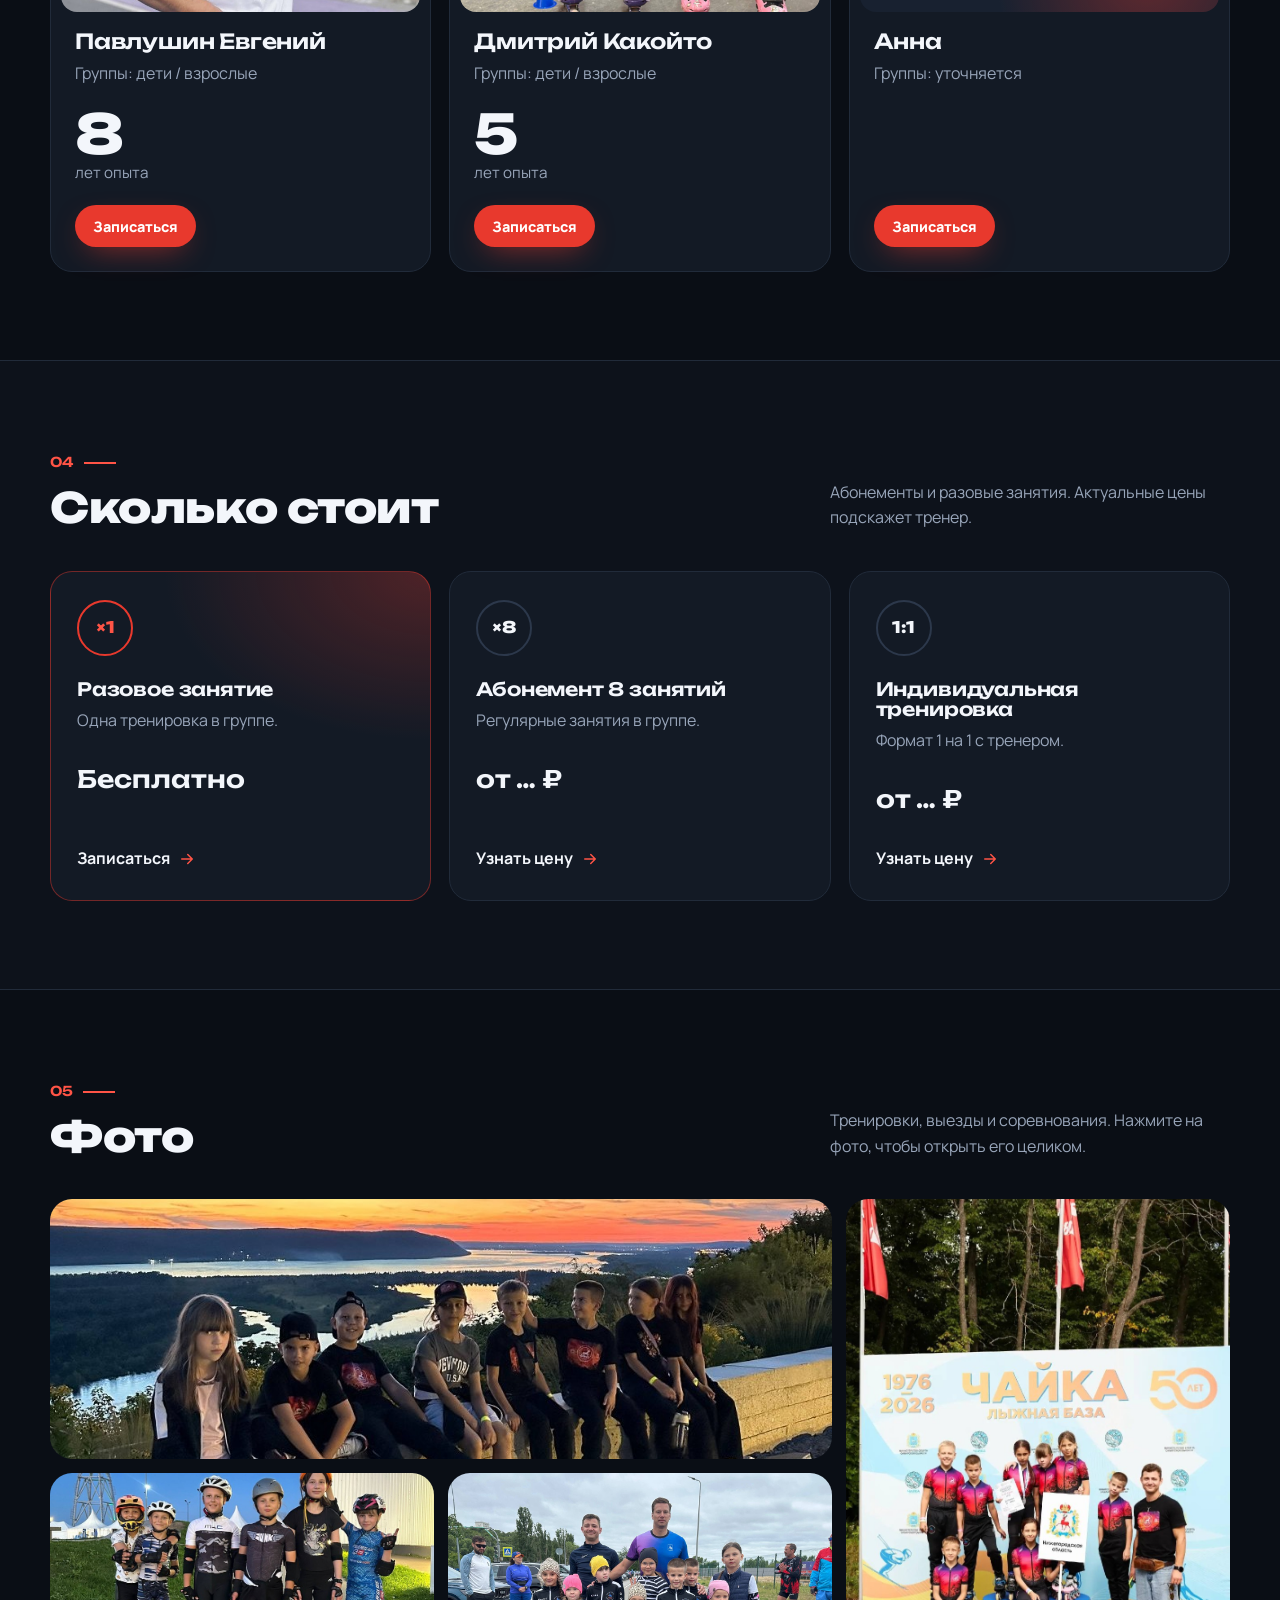
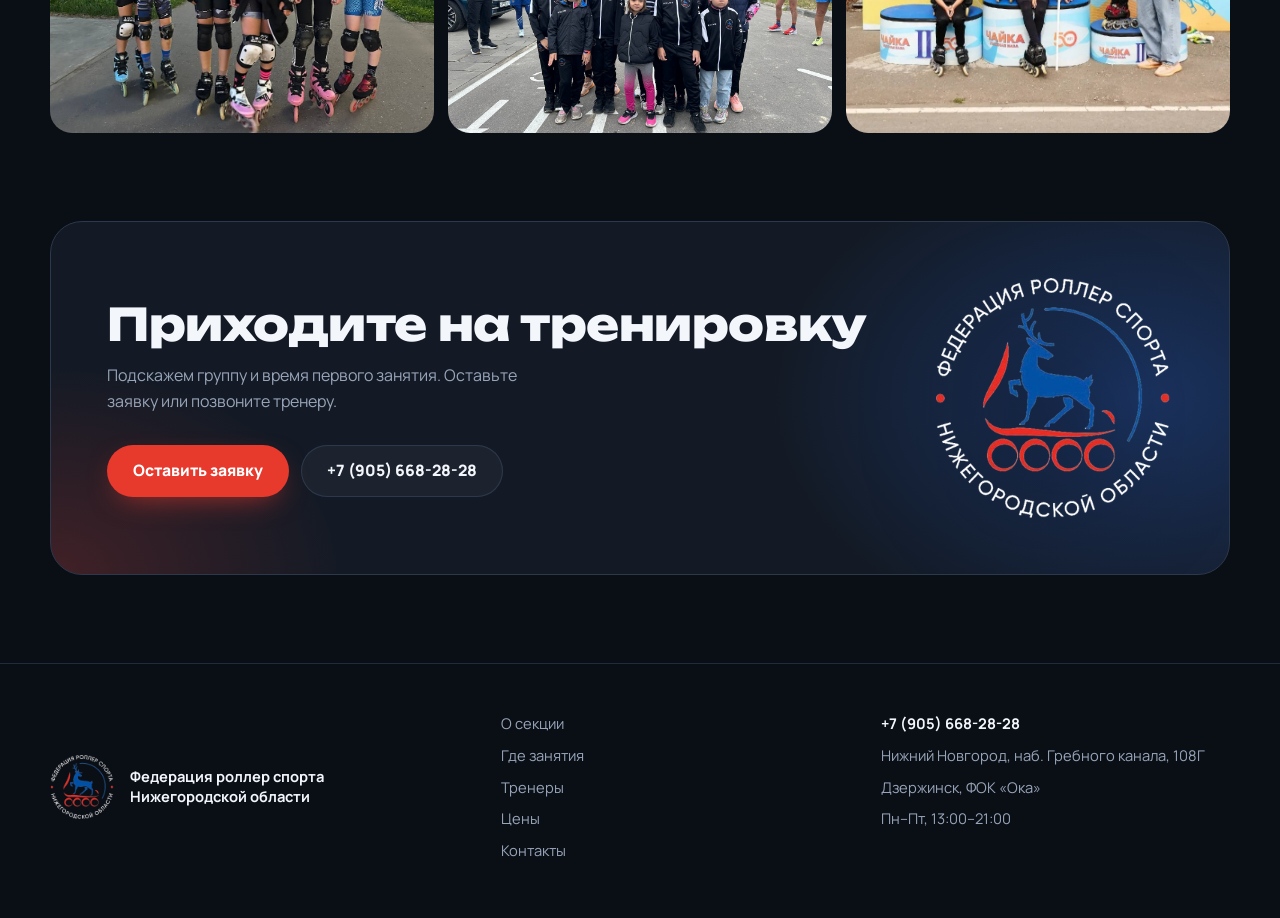
==== commit 34fd9f55: "Add files via upload" ====
--- a/index.html
+++ b/index.html
@@ -3,8 +3,8 @@
 <head>
     <meta charset="UTF-8">
     <meta name="viewport" content="width=device-width, initial-scale=1.0">
-    <title>Секция роллерспорта — Нижний Новгород</title>
-    <meta name="description" content="Секция роллерспорта в Нижнем Новгороде: тренировки на роликах для детей и взрослых, выезды и соревнования.">
+    <title>Федерация роллер спорта Нижегородской области</title>
+    <meta name="description" content="Федерация роллер спорта Нижегородской области: тренировки на роликах для детей и взрослых в Нижнем Новгороде и Дзержинске, выезды и соревнования.">
     <meta name="theme-color" content="#0a0e15">
     <link rel="icon" href="assets/images/logo1.png">
     <link rel="preconnect" href="https://fonts.googleapis.com">
@@ -19,8 +19,8 @@
             <a class="brand" href="index.html" aria-label="На главную">
                 <img src="assets/images/logo-light.png" alt="Федерация роллер спорта Нижегородской области" width="52" height="52">
                 <span class="brand-text">
-                    <span class="brand-name">Роллерспорт</span>
-                    <span class="brand-sub">Нижний Новгород</span>
+                    <span class="brand-name">Федерация роллер спорта</span>
+                    <span class="brand-sub">Нижегородской области</span>
                 </span>
             </a>
             <nav class="nav" id="site-nav">
@@ -29,7 +29,7 @@
                 <a href="index.html#coaches">Тренеры</a>
                 <a href="index.html#prices">Цены</a>
                 <a href="index.html#media">Фото</a>
-                <a href="contact.html">Запись и контакты</a>
+                <a href="contact.html">Контакты</a>
             </nav>
             <a class="btn btn-sm header-cta" href="contact.html">Записаться</a>
             <button class="burger" type="button" aria-label="Меню" aria-expanded="false" aria-controls="site-nav" data-burger>
@@ -43,11 +43,9 @@
             <div class="hero-bg-word" aria-hidden="true">ролики</div>
             <div class="wrap hero-grid">
                 <div class="hero-text">
-                    <p class="eyebrow" data-reveal><span class="live-dot"></span>Нижний Новгород · скейт-парк «Горадром»</p>
-                    <h1 data-reveal style="--i:1">Секция <em>роллер&shy;спорта</em></h1>
+                    <h1 data-reveal style="--i:1">Федерация <em>роллер спорта</em> <span class="h1-sub">Нижегородской области</span></h1>
                     <p class="lead" data-reveal style="--i:2">
                         Тренировки на роликах для детей и взрослых, выезды и соревнования.
-                        Занятия проходят в скейт-парке на Гребном канале.
                     </p>
                     <div class="hero-actions" data-reveal style="--i:3">
                         <a class="btn" href="contact.html">
@@ -60,7 +58,7 @@
                         </a>
                     </div>
                     <ul class="hero-facts" data-reveal style="--i:4">
-                        <li>Дети · подростки · взрослые</li>
+                        <li>ФОК «Ока», Дзержинск</li>
                         <li>Пн–Пт, 13:00–21:00</li>
                         <li>Наб. Гребного канала, 108Г</li>
                     </ul>
@@ -98,14 +96,14 @@
         <div class="tickers" aria-hidden="true">
             <div class="ticker ticker-blue">
                 <div class="ticker-track">
-                    <div class="ticker-group"><span>Дети</span><span>Подростки</span><span>Взрослые</span><span>Индивидуально</span><span>Выезды</span><span>Соревнования</span></div>
-                    <div class="ticker-group"><span>Дети</span><span>Подростки</span><span>Взрослые</span><span>Индивидуально</span><span>Выезды</span><span>Соревнования</span></div>
+                    <div class="ticker-group"><span>Дети</span><span>Подростки</span><span>Взрослые</span><span>Индивидуально</span><span>Стойка</span><span>Торможение</span><span>Повороты</span><span>Рампа</span><span>Выезды</span><span>Соревнования</span></div>
+                    <div class="ticker-group"><span>Дети</span><span>Подростки</span><span>Взрослые</span><span>Индивидуально</span><span>Стойка</span><span>Торможение</span><span>Повороты</span><span>Рампа</span><span>Выезды</span><span>Соревнования</span></div>
                 </div>
             </div>
             <div class="ticker ticker-red">
                 <div class="ticker-track">
-                    <div class="ticker-group"><span>Стойка</span><span>Торможение</span><span>Повороты</span><span>Слалом</span><span>Фрискейт</span><span>Рампа</span></div>
-                    <div class="ticker-group"><span>Стойка</span><span>Торможение</span><span>Повороты</span><span>Слалом</span><span>Фрискейт</span><span>Рампа</span></div>
+                    <div class="ticker-group"><span>Агрессив</span><span>Спидскейтинг</span><span>Скейт-кросс</span><span>Фристайл</span><span>Слалом</span><span>Фрискейт</span><span>Все направления роллер спорта</span></div>
+                    <div class="ticker-group"><span>Агрессив</span><span>Спидскейтинг</span><span>Скейт-кросс</span><span>Фристайл</span><span>Слалом</span><span>Фрискейт</span><span>Все направления роллер спорта</span></div>
                 </div>
             </div>
         </div>
@@ -134,8 +132,8 @@
                         <dd>в день, с 13:00 до 21:00</dd>
                     </div>
                     <div class="stat" data-reveal style="--i:3">
-                        <dt><span data-count="2">2</span></dt>
-                        <dd>тренера, звоните напрямую</dd>
+                        <dt><span data-count="3">3</span></dt>
+                        <dd>тренера в секции</dd>
                     </div>
                 </dl>
 
@@ -153,8 +151,8 @@
                             <img src="assets/images/ramap123.jpg" alt="Ученик на рампе" loading="lazy">
                             <span class="chip">Чему учим</span>
                         </div>
-                        <h3>Техника</h3>
-                        <p>Стойка, торможение, повороты, слалом и фрискейт.</p>
+                        <h3>Все направления</h3>
+                        <p>Агрессив, спидскейтинг, скейт-кросс, фристайл — все направления роллер спорта. С новичками начинаем со стойки, торможения и поворотов.</p>
                     </article>
                     <article class="feature" data-reveal style="--i:2">
                         <div class="feature-photo">
@@ -175,32 +173,38 @@
                         <span class="section-num">02</span>
                         <h2>Где проходят занятия</h2>
                     </div>
-                    <p>Адрес, площадка и расписание.</p>
+                    <p>Площадки в Нижнем Новгороде и Дзержинске, летом — на набережных.</p>
                 </div>
                 <div class="place">
                     <article class="card place-card" data-reveal>
                         <ul class="info-list">
                             <li>
                                 <svg class="icon" viewBox="0 0 24 24" aria-hidden="true"><path d="M12 21s-7-6.2-7-11a7 7 0 0 1 14 0c0 4.8-7 11-7 11z"/><circle cx="12" cy="10" r="2.5"/></svg>
-                                <div><strong>Адрес</strong>Нижний Новгород, наб. Гребного канала, 108Г</div>
+                                <div><strong>Нижний Новгород</strong>Скейт-парк «Горадром», наб. Гребного канала, 108Г</div>
                             </li>
                             <li>
-                                <svg class="icon" viewBox="0 0 24 24" aria-hidden="true"><path d="M2 6h3c0 7 3 11 7 11s7-4 7-11h3"/></svg>
-                                <div><strong>Площадка</strong>Скейт-парк «Горадром»</div>
+                                <svg class="icon" viewBox="0 0 24 24" aria-hidden="true"><path d="M12 21s-7-6.2-7-11a7 7 0 0 1 14 0c0 4.8-7 11-7 11z"/><circle cx="12" cy="10" r="2.5"/></svg>
+                                <div><strong>Дзержинск</strong>ФОК «Ока»</div>
+                            </li>
+                            <li>
+                                <svg class="icon" viewBox="0 0 24 24" aria-hidden="true"><circle cx="12" cy="12" r="4"/><path d="M12 2v2M12 20v2M4.9 4.9l1.4 1.4M17.7 17.7l1.4 1.4M2 12h2M20 12h2M4.9 19.1l1.4-1.4M17.7 6.3l1.4-1.4"/></svg>
+                                <div><strong>Летом</strong>Тренировки на любой набережной города</div>
                             </li>
                             <li>
                                 <svg class="icon" viewBox="0 0 24 24" aria-hidden="true"><circle cx="12" cy="12" r="9"/><path d="M12 7v5l3 2"/></svg>
                                 <div><strong>Расписание</strong>Пн–Пт, 13:00–21:00</div>
                             </li>
-                            <li>
-                                <svg class="icon" viewBox="0 0 24 24" aria-hidden="true"><path d="M12 3l8 3v6c0 5-3.5 8-8 9-4.5-1-8-4-8-9V6z"/></svg>
-                                <div><strong>Что взять с собой</strong>Ролики, защита, шлем</div>
-                            </li>
                         </ul>
-                        <a class="btn btn-ghost" href="https://yandex.ru/maps/?text=%D0%9D%D0%B8%D0%B6%D0%BD%D0%B8%D0%B9%20%D0%9D%D0%BE%D0%B2%D0%B3%D0%BE%D1%80%D0%BE%D0%B4%2C%20%D0%BD%D0%B0%D0%B1%D0%B5%D1%80%D0%B5%D0%B6%D0%BD%D0%B0%D1%8F%20%D0%93%D1%80%D0%B5%D0%B1%D0%BD%D0%BE%D0%B3%D0%BE%20%D0%BA%D0%B0%D0%BD%D0%B0%D0%BB%D0%B0%2C%20108%D0%93" target="_blank" rel="noopener">
-                            Построить маршрут
-                            <svg class="icon" viewBox="0 0 24 24" aria-hidden="true"><path d="M7 17L17 7M9 7h8v8"/></svg>
-                        </a>
+                        <div class="place-actions">
+                            <a class="btn btn-ghost btn-sm" href="https://yandex.ru/maps/?text=%D0%9D%D0%B8%D0%B6%D0%BD%D0%B8%D0%B9%20%D0%9D%D0%BE%D0%B2%D0%B3%D0%BE%D1%80%D0%BE%D0%B4%2C%20%D0%BD%D0%B0%D0%B1%D0%B5%D1%80%D0%B5%D0%B6%D0%BD%D0%B0%D1%8F%20%D0%93%D1%80%D0%B5%D0%B1%D0%BD%D0%BE%D0%B3%D0%BE%20%D0%BA%D0%B0%D0%BD%D0%B0%D0%BB%D0%B0%2C%20108%D0%93" target="_blank" rel="noopener">
+                                Маршрут до «Горадрома»
+                                <svg class="icon" viewBox="0 0 24 24" aria-hidden="true"><path d="M7 17L17 7M9 7h8v8"/></svg>
+                            </a>
+                            <a class="btn btn-ghost btn-sm" href="https://yandex.ru/maps/?text=%D0%A4%D0%9E%D0%9A%20%D0%9E%D0%BA%D0%B0%2C%20%D0%94%D0%B7%D0%B5%D1%80%D0%B6%D0%B8%D0%BD%D1%81%D0%BA" target="_blank" rel="noopener">
+                                Маршрут до ФОК «Ока»
+                                <svg class="icon" viewBox="0 0 24 24" aria-hidden="true"><path d="M7 17L17 7M9 7h8v8"/></svg>
+                            </a>
+                        </div>
                     </article>
                     <figure class="place-photo" data-reveal style="--i:1">
                         <img src="assets/images/88ed631a-a36e-455b-829f-e18dbf1ce94e.jpg" alt="Группа на площадке скейт-парка" loading="lazy">
@@ -217,21 +221,18 @@
                         <span class="section-num">03</span>
                         <h2>Тренеры</h2>
                     </div>
-                    <p>Звоните тренеру напрямую, чтобы подобрать группу.</p>
-                </div>
-                <div class="grid-2">
+                    <p>Подберём группу по возрасту и уровню подготовки.</p>
+                </div>
+                <div class="grid-3">
                     <article class="coach" data-reveal>
                         <div class="coach-photo">
-                            <img src="assets/images/1beec65c-766d-4bf1-a9e1-2bc801464bb8.jpg" alt="Тренер с группой" loading="lazy">
+                            <img src="assets/images/1beec65c-766d-4bf1-a9e1-2bc801464bb8.jpg" alt="Тренер Евгений Павлушин" loading="lazy">
                         </div>
                         <div class="coach-body">
                             <h3>Павлушин Евгений</h3>
                             <p class="coach-groups">Группы: дети / взрослые</p>
                             <p class="coach-exp"><span>8</span> лет опыта</p>
-                            <a class="btn btn-sm" href="tel:+79056682828">
-                                <svg class="icon" viewBox="0 0 24 24" aria-hidden="true"><path d="M5 4h4l2 5-2.5 1.5a11 11 0 0 0 5 5L15 13l5 2v4a2 2 0 0 1-2 2A16 16 0 0 1 3 6a2 2 0 0 1 2-2"/></svg>
-                                +7 (905) 668-28-28
-                            </a>
+                            <a class="btn btn-sm" href="contact.html">Записаться</a>
                         </div>
                     </article>
                     <article class="coach" data-reveal style="--i:1">
@@ -242,10 +243,16 @@
                             <h3>Дмитрий Какойто</h3>
                             <p class="coach-groups">Группы: дети / взрослые</p>
                             <p class="coach-exp"><span>5</span> лет опыта</p>
-                            <a class="btn btn-sm" href="tel:+70000000000">
-                                <svg class="icon" viewBox="0 0 24 24" aria-hidden="true"><path d="M5 4h4l2 5-2.5 1.5a11 11 0 0 0 5 5L15 13l5 2v4a2 2 0 0 1-2 2A16 16 0 0 1 3 6a2 2 0 0 1 2-2"/></svg>
-                                +7 (000) 000-00-00
-                            </a>
+                            <a class="btn btn-sm" href="contact.html">Записаться</a>
+                        </div>
+                    </article>
+                    <article class="coach" data-reveal style="--i:2">
+                        <!-- Фото тренера пока нет: вместо него буква. Когда пришлют фото — заменить div на <img> как у остальных -->
+                        <div class="coach-photo coach-photo-empty" aria-hidden="true">А</div>
+                        <div class="coach-body">
+                            <h3>Анна</h3>
+                            <p class="coach-groups">Группы: уточняется</p>
+                            <a class="btn btn-sm" href="contact.html">Записаться</a>
                         </div>
                     </article>
                 </div>
@@ -262,25 +269,26 @@
                     <p>Абонементы и разовые занятия. Актуальные цены подскажет тренер.</p>
                 </div>
                 <div class="grid-3">
-                    <article class="price-card" data-reveal>
+                    <article class="price-card price-card-accent" data-reveal>
                         <span class="price-tag">×1</span>
                         <h3>Разовое занятие</h3>
                         <p>Одна тренировка в группе.</p>
-                        <p class="price">по запросу</p>
-                        <a class="link-arrow" href="contact.html">Узнать цену <svg class="icon" viewBox="0 0 24 24" aria-hidden="true"><path d="M5 12h14M13 6l6 6-6 6"/></svg></a>
-                    </article>
-                    <article class="price-card price-card-accent" data-reveal style="--i:1">
+                        <p class="price">Бесплатно</p>
+                        <a class="link-arrow" href="contact.html">Записаться <svg class="icon" viewBox="0 0 24 24" aria-hidden="true"><path d="M5 12h14M13 6l6 6-6 6"/></svg></a>
+                    </article>
+                    <!-- Цены «от … ₽» — заглушки, заменить на реальные суммы -->
+                    <article class="price-card" data-reveal style="--i:1">
                         <span class="price-tag">×8</span>
                         <h3>Абонемент 8 занятий</h3>
                         <p>Регулярные занятия в группе.</p>
-                        <p class="price">по запросу</p>
+                        <p class="price">от … ₽</p>
                         <a class="link-arrow" href="contact.html">Узнать цену <svg class="icon" viewBox="0 0 24 24" aria-hidden="true"><path d="M5 12h14M13 6l6 6-6 6"/></svg></a>
                     </article>
                     <article class="price-card" data-reveal style="--i:2">
                         <span class="price-tag">1:1</span>
                         <h3>Индивидуальная тренировка</h3>
                         <p>Формат 1 на 1 с тренером.</p>
-                        <p class="price">по запросу</p>
+                        <p class="price">от … ₽</p>
                         <a class="link-arrow" href="contact.html">Узнать цену <svg class="icon" viewBox="0 0 24 24" aria-hidden="true"><path d="M5 12h14M13 6l6 6-6 6"/></svg></a>
                     </article>
                 </div>
@@ -345,11 +353,12 @@
                 <a href="index.html#place">Где занятия</a>
                 <a href="index.html#coaches">Тренеры</a>
                 <a href="index.html#prices">Цены</a>
-                <a href="contact.html">Запись и контакты</a>
+                <a href="contact.html">Контакты</a>
             </nav>
             <div class="footer-contacts">
                 <a href="tel:+79056682828">+7 (905) 668-28-28</a>
                 <span>Нижний Новгород, наб. Гребного канала, 108Г</span>
+                <span>Дзержинск, ФОК «Ока»</span>
                 <span>Пн–Пт, 13:00–21:00</span>
             </div>
         </div>
--- a/css/style.css
+++ b/css/style.css
@@ -111,6 +111,16 @@
     color: var(--red-2);
 }
 
+/* «Нижегородской области» — второй строкой мельче, иначе длинное слово не влезает на телефоне */
+.h1-sub {
+    display: block;
+    margin-top: 0.35em;
+    font-size: 0.42em;
+    font-weight: 600;
+    letter-spacing: 0;
+    color: var(--text);
+}
+
 h2 {
     font-weight: 800;
     font-size: clamp(1.7rem, 3.4vw, 2.6rem);
@@ -800,8 +810,10 @@
     gap: 24px;
 }
 
-.place-card .btn {
-    align-self: flex-start;
+.place-actions {
+    display: flex;
+    flex-wrap: wrap;
+    gap: 10px;
     margin-top: auto;
 }
 
@@ -864,9 +876,8 @@
 
 /* Тренеры */
 .coach {
-    display: grid;
-    grid-template-columns: 0.85fr 1fr;
-    gap: 6px;
+    display: flex;
+    flex-direction: column;
     background: var(--card);
     border: 1px solid var(--line);
     border-radius: var(--radius);
@@ -874,16 +885,30 @@
 }
 
 .coach-photo {
-    aspect-ratio: 4 / 5;
+    aspect-ratio: 1;
     border-radius: 16px;
     overflow: hidden;
     background: var(--card-2);
 }
 
+.coach-photo-empty {
+    display: grid;
+    place-items: center;
+    background:
+        radial-gradient(70% 70% at 30% 20%, rgba(42, 100, 212, 0.45), transparent 70%),
+        radial-gradient(60% 60% at 80% 90%, rgba(232, 57, 45, 0.35), transparent 70%),
+        var(--card-2);
+    font-family: var(--font-display);
+    font-weight: 800;
+    font-size: 7rem;
+    color: rgba(255, 255, 255, 0.9);
+}
+
 .coach-body {
+    flex: 1;
     display: flex;
     flex-direction: column;
-    padding: 16px 14px 14px 18px;
+    padding: 18px 14px 14px;
 }
 
 .coach-body h3 {
@@ -891,13 +916,12 @@
 }
 
 .coach-groups {
-    margin-top: 8px;
+    margin: 8px 0 20px;
     color: var(--muted);
 }
 
 .coach-exp {
-    margin: auto 0 20px;
-    padding-top: 20px;
+    margin: 0 0 20px;
     color: var(--muted);
     font-size: 0.95rem;
 }
@@ -911,8 +935,10 @@
     color: var(--text);
 }
 
+/* Кнопка прижата к низу, чтобы в ряду карточек разной высоты кнопки стояли на одной линии */
 .coach-body .btn {
     align-self: flex-start;
+    margin-top: auto;
 }
 
 /* Цены */
@@ -1535,6 +1561,10 @@
         height: 46px;
     }
 
+    .brand-name {
+        font-size: 0.84rem;
+    }
+
     .hero {
         padding: 20px 0 72px;
     }
@@ -1612,10 +1642,6 @@
         padding: 20px 18px;
     }
 
-    .coach {
-        grid-template-columns: 1fr;
-    }
-
     .coach-photo {
         aspect-ratio: 4 / 3;
     }
